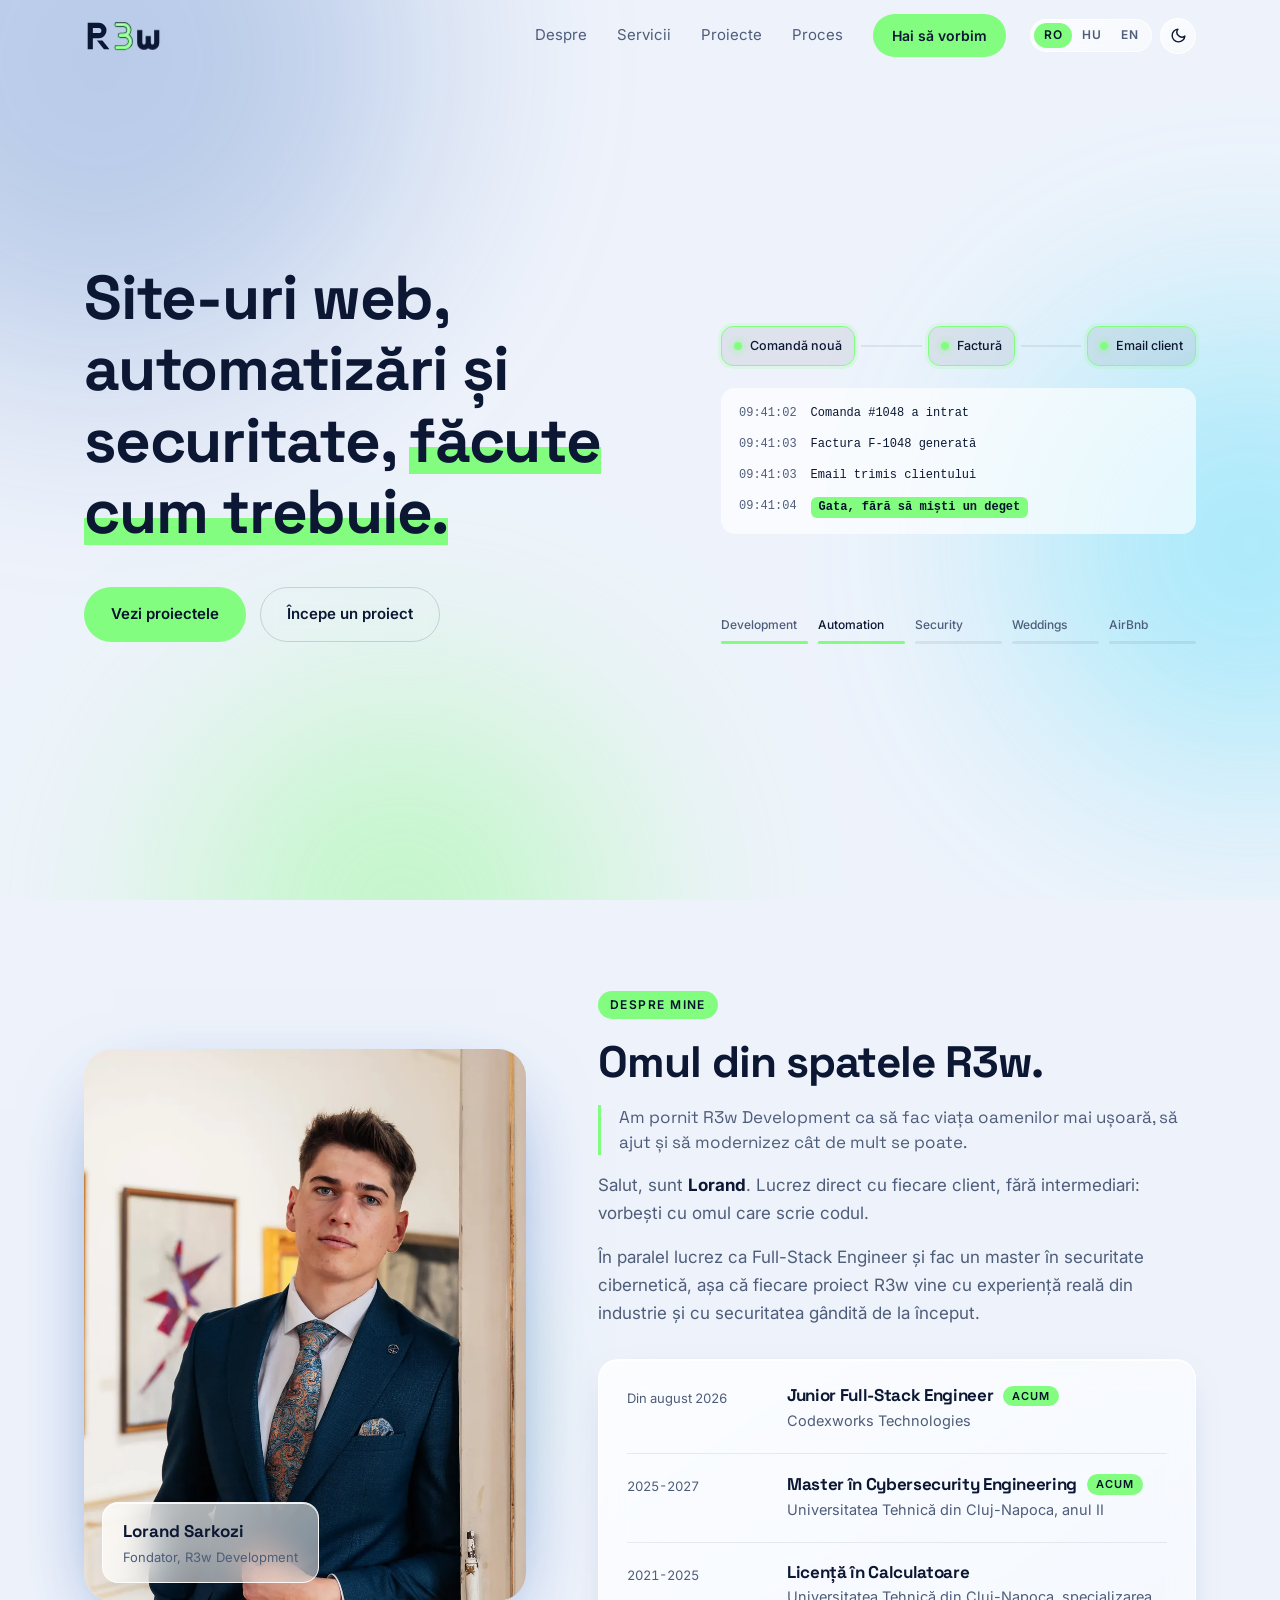
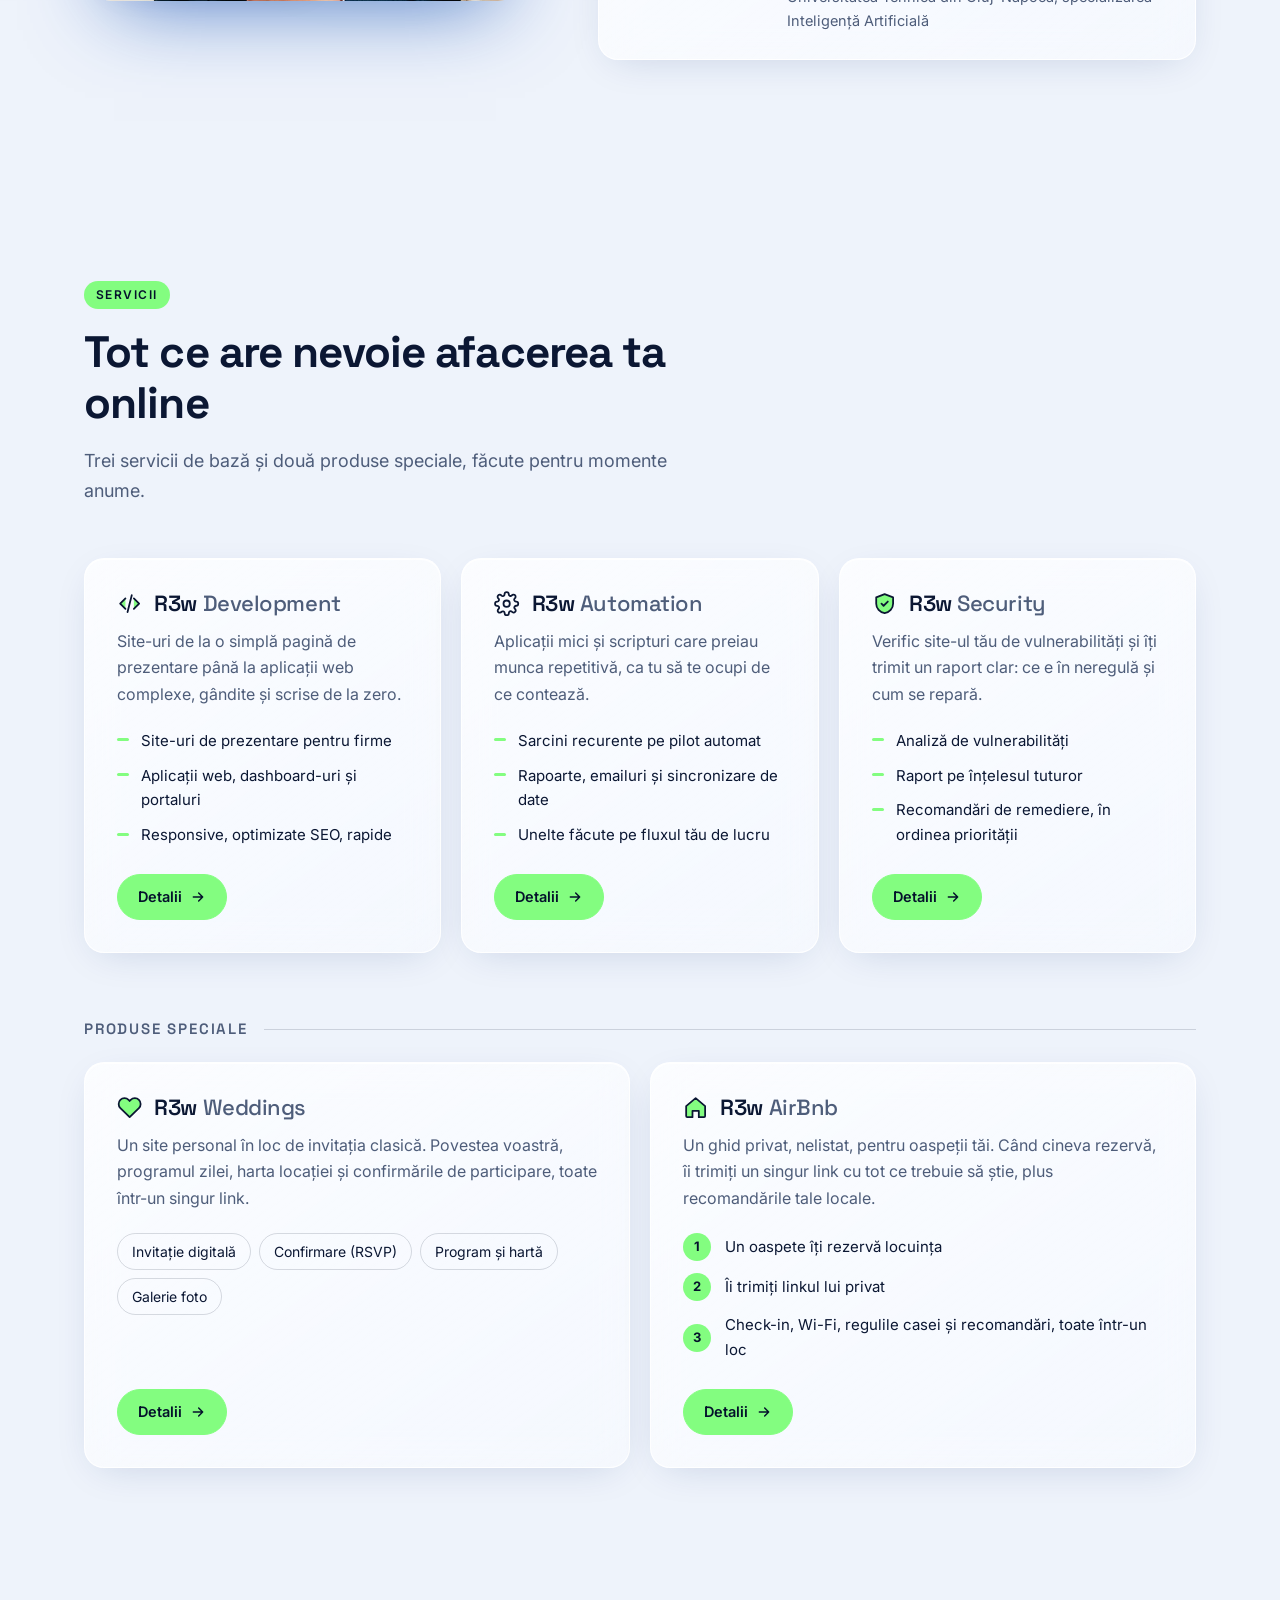
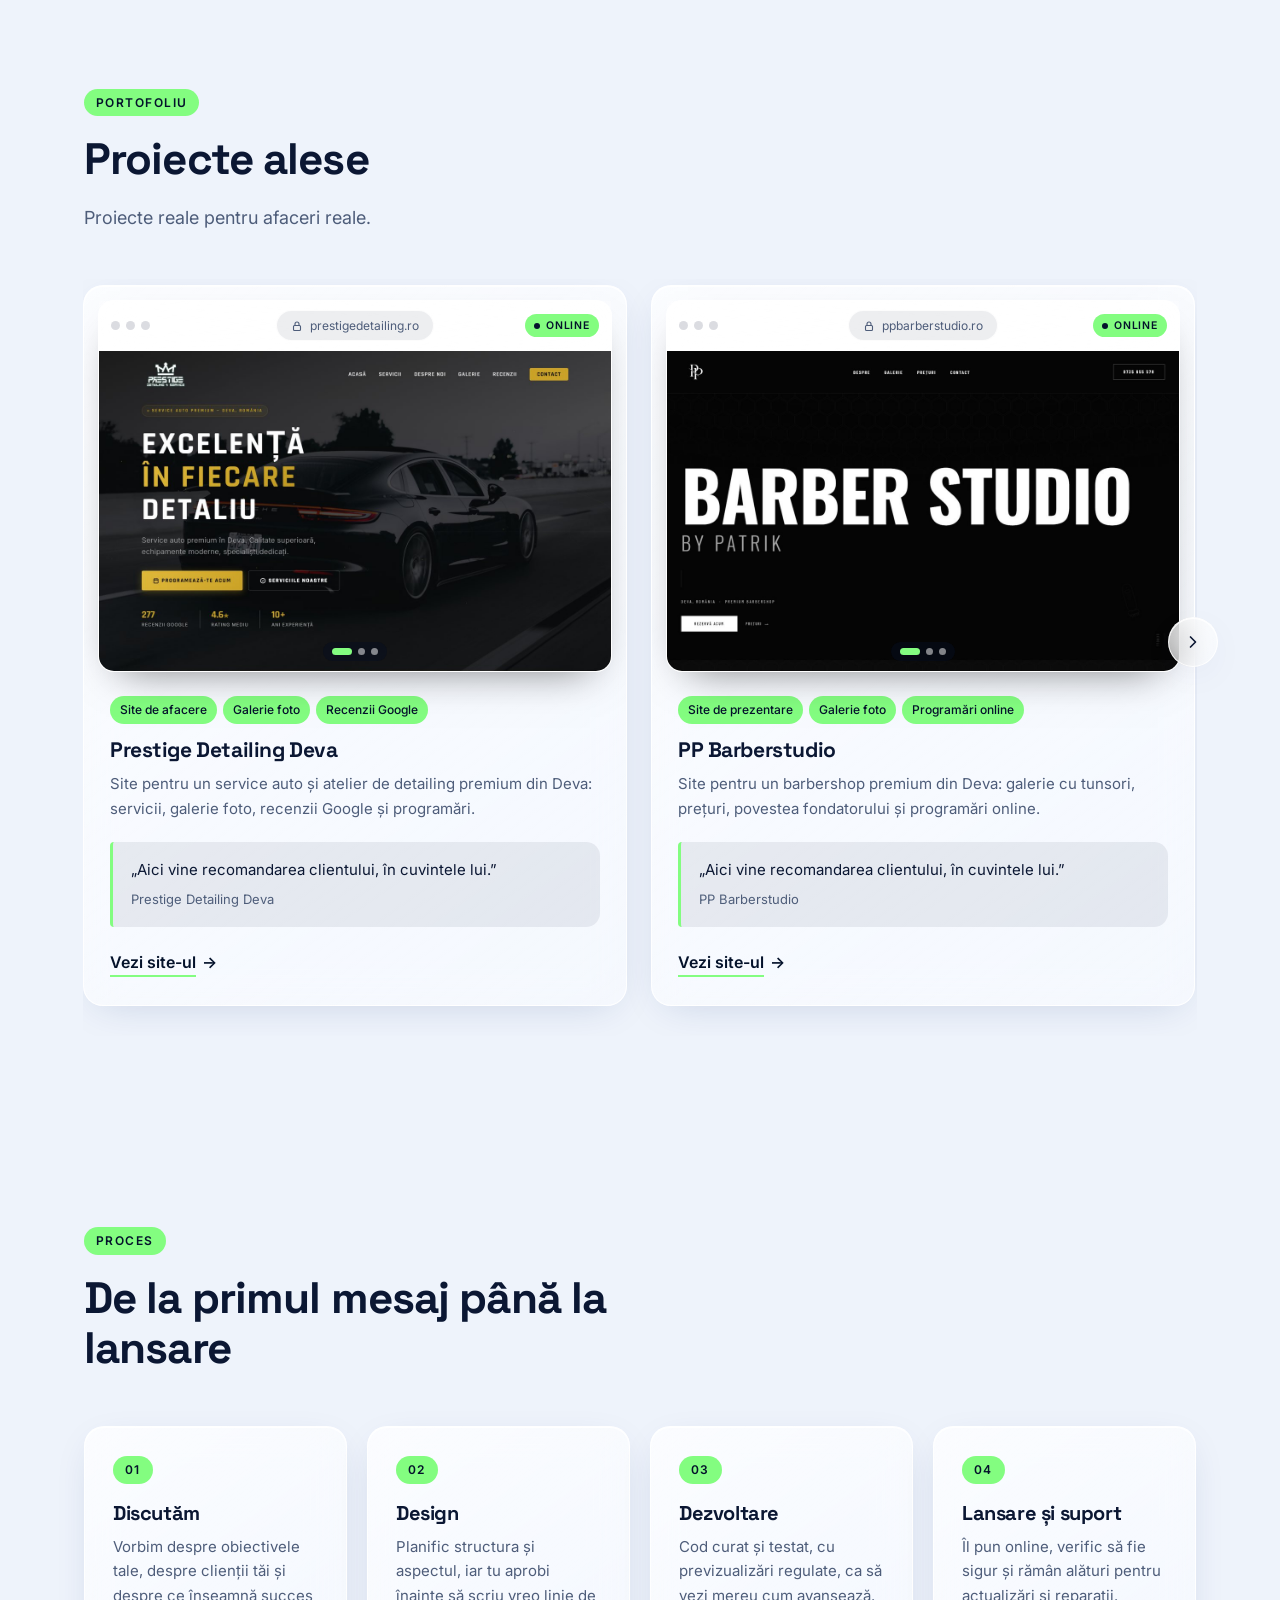
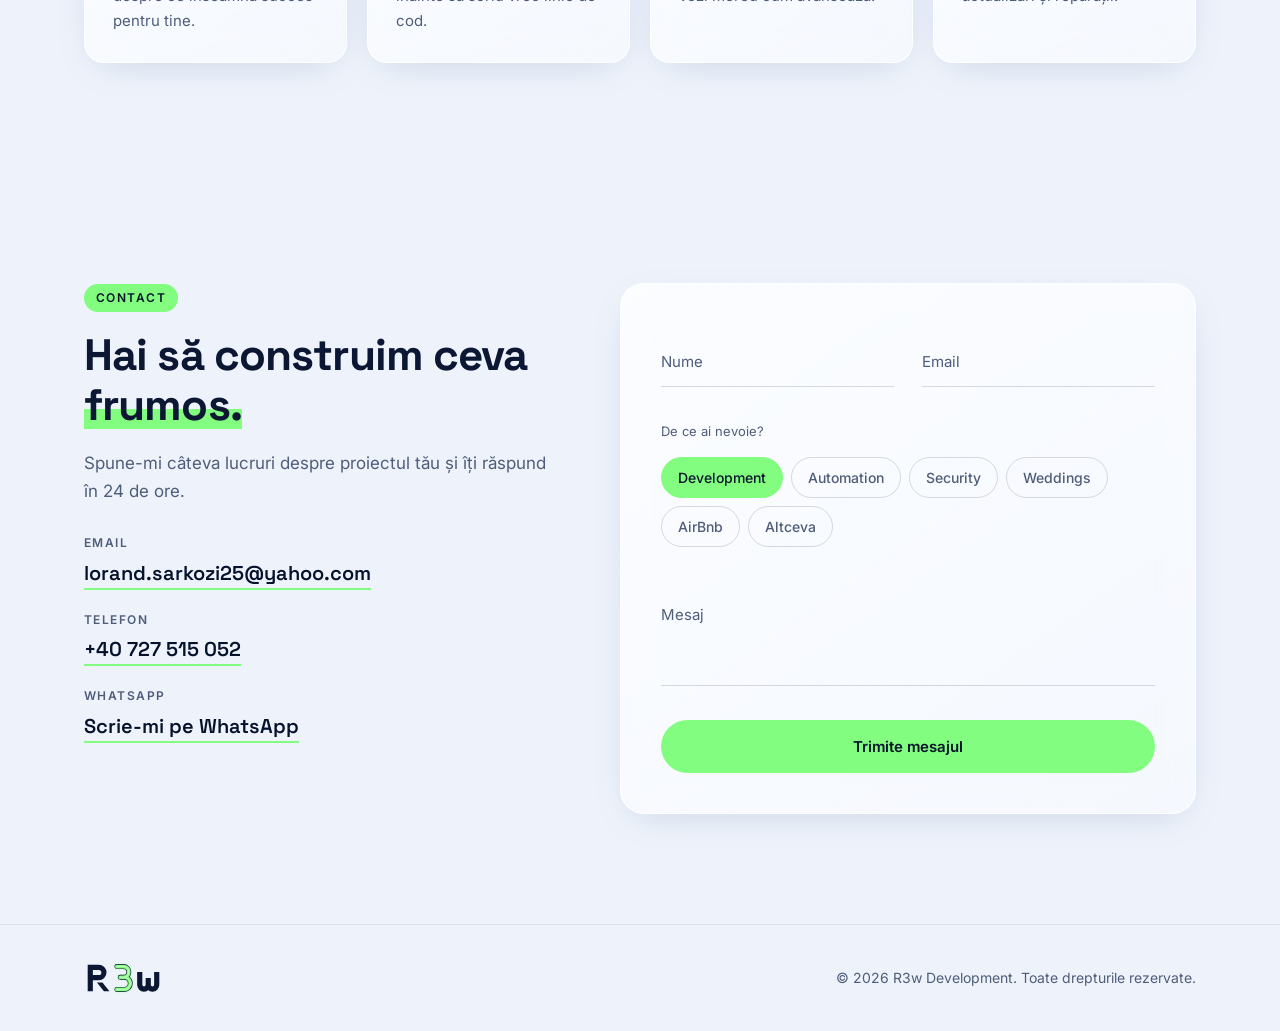
==== index.html @ 35e20e66 "[RD-0001] Create R3w Development Initial Design" ====
<!doctype html>
<html lang="ro">
<head>
  <meta charset="utf-8">
  <meta name="viewport" content="width=device-width, initial-scale=1">
  <title>R3w Development | Site-uri web, automatizări și securitate</title>
  <meta name="description" content="Construiesc site-uri rapide și curate, automatizez sarcinile repetitive și verific site-ul tău de vulnerabilități.">
  <meta name="theme-color" content="#040A18">
  <link rel="icon" href="assets/favicon.svg" type="image/svg+xml">
  <link rel="apple-touch-icon" href="assets/apple-touch-icon.png">

  <link rel="preconnect" href="https://fonts.googleapis.com">
  <link rel="preconnect" href="https://fonts.gstatic.com" crossorigin>
  <link href="https://fonts.googleapis.com/css2?family=Cormorant+Garamond:ital,wght@1,500&family=Inter:wght@400;500;600&family=Space+Grotesk:wght@500;600;700&display=swap" rel="stylesheet">
  <link rel="stylesheet" href="css/styles.css">
  <script>
    // Set the theme before the page paints, so there is no flash of the wrong colours
    (function () {
      var root = document.documentElement, saved;
      root.classList.add('js');
      try { saved = localStorage.getItem('theme'); } catch (e) {}
      root.dataset.theme = saved || (matchMedia('(prefers-color-scheme: light)').matches ? 'light' : 'dark');
    })();
  </script>
</head>
<body>

  <div class="backdrop" aria-hidden="true">
    <div class="orb orb--sapphire"></div>
    <div class="orb orb--ocean"></div>
    <div class="orb orb--jade"></div>
  </div>

  <!-- ============ NAV ============ -->
  <header class="nav" id="top">
    <div class="container nav__inner">
      <a href="#top" class="logo" aria-label="R3w Development">
        <svg class="wordmark" viewBox="-5 -5 107 46" width="79" height="34" aria-hidden="true">
          <defs><filter id="neon-nav" x="-50%" y="-50%" width="200%" height="200%"><feGaussianBlur stdDeviation="2.4"/></filter></defs>
          <path fill="currentColor" fill-rule="evenodd" d="M0 0H15A10.5 10.5 0 0 1 15 21H7V36H0Z M7 7H15A3.5 3.5 0 0 1 15 14H7Z"/>
          <path fill="currentColor" d="M12.5 24H20L29.5 36H22Z"/>
          <g class="neon" fill="none" stroke-linecap="round" stroke-linejoin="round">
            <path class="neon__glow" stroke-width="6" filter="url(#neon-nav)" d="M39.5 2.5H48.5A7.25 7.25 0 0 1 48.5 17H44M44 17H49.5A8.25 8.25 0 0 1 49.5 33.5H39.5"/>
            <path class="neon__outline" stroke-width="6.6" d="M39.5 2.5H48.5A7.25 7.25 0 0 1 48.5 17H44M44 17H49.5A8.25 8.25 0 0 1 49.5 33.5H39.5"/>
            <path class="neon__tube" stroke-width="5" d="M39.5 2.5H48.5A7.25 7.25 0 0 1 48.5 17H44M44 17H49.5A8.25 8.25 0 0 1 49.5 33.5H39.5"/>
            <path class="neon__core" stroke-width="1.4" d="M39.5 2.5H48.5A7.25 7.25 0 0 1 48.5 17H44M44 17H49.5A8.25 8.25 0 0 1 49.5 33.5H39.5"/>
          </g>
          <path fill="none" stroke="currentColor" stroke-width="7" d="M70.5 10V27.25A5.75 5.75 0 0 0 82 27.25V18M82 27.25A5.75 5.75 0 0 0 93.5 27.25V10"/>
        </svg>
      </a>

      <nav class="nav__menu" id="nav-menu">
        <a href="#about" data-i18n="nav.about">Despre</a>
        <a href="#solutions" data-i18n="nav.solutions">Servicii</a>
        <a href="#work" data-i18n="nav.work">Proiecte</a>
        <a href="#process" data-i18n="nav.process">Proces</a>
        <a href="#contact" class="btn btn--small btn--primary" data-i18n="nav.cta">Hai să vorbim</a>
      </nav>

      <div class="nav__controls">
        <div class="lang" role="group" aria-label="Limba" data-i18n-label="ui.language">
          <button type="button" data-lang="ro" aria-pressed="true">RO</button>
          <button type="button" data-lang="hu" aria-pressed="false">HU</button>
          <button type="button" data-lang="en" aria-pressed="false">EN</button>
        </div>

        <button type="button" class="theme-toggle" aria-label="Schimbă tema" data-i18n-label="ui.theme">
          <svg class="icon-sun" viewBox="0 0 24 24"><circle cx="12" cy="12" r="4"/><path d="M12 2v2M12 20v2M4.9 4.9l1.4 1.4M17.7 17.7l1.4 1.4M2 12h2M20 12h2M4.9 19.1l1.4-1.4M17.7 6.3l1.4-1.4"/></svg>
          <svg class="icon-moon" viewBox="0 0 24 24"><path d="M21 12.8A9 9 0 1 1 11.2 3a7 7 0 0 0 9.8 9.8Z"/></svg>
        </button>

        <button class="nav__toggle" aria-label="Deschide meniul" data-i18n-label="ui.menuOpen" aria-expanded="false" aria-controls="nav-menu">
          <span></span><span></span>
        </button>
      </div>
    </div>
  </header>

  <main>

    <!-- ============ HERO ============ -->
    <section class="hero">
      <div class="container hero__inner">
        <div class="hero__copy reveal">
          <h1 data-i18n="hero.title">Site-uri web, automatizări și securitate, <span class="mark">făcute cum trebuie.</span></h1>
          <div class="hero__cta">
            <a href="#work" class="btn btn--primary" data-i18n="hero.cta1">Vezi proiectele</a>
            <a href="#contact" class="btn btn--ghost" data-i18n="hero.cta2">Începe un proiect</a>
          </div>
        </div>

        <div class="hero__visual reveal">
          <div class="stage">
            <div class="window">

              <div class="window__page" aria-hidden="true">

                <!-- Development: a small site putting itself together -->
                <div class="scene scene--dev is-active is-playing">
                  <div class="mini">
                    <div class="mini__hero a-rise" style="--t:.1s">
                      <p class="mini__title">
                        <span class="ghost" data-i18n="reel.dev.title">Afacerea ta, online.</span>
                        <span class="typed"><span class="type" data-i18n="reel.dev.title">Afacerea ta, online.</span><span class="caret"></span></span>
                      </p>
                      <p class="mini__text a-fade" style="--t:1.9s" data-i18n="reel.dev.text">Rapid, curat și arată bine pe orice telefon.</p>
                      <span class="mini__btn a-pop" style="--t:2.1s" data-click data-i18n="reel.dev.btn">Programează-te</span>
                    </div>
                    <div class="mini__cards">
                      <i class="a-rise" style="--t:2.3s"></i><i class="a-rise" style="--t:2.4s"></i><i class="a-rise" style="--t:2.5s"></i>
                    </div>
                  </div>
                  <svg class="cursor" viewBox="0 0 24 24"><path d="M4 2l15 9.5-6.6 1.4-3.6 6.6z"/></svg>
                </div>

                <!-- Automation: one order flowing through, no hands needed -->
                <div class="scene scene--auto">
                  <div class="flow">
                    <div class="node" style="--t:.3s"><i></i><span data-i18n="reel.auto.n1">Comandă nouă</span></div>
                    <div class="wire" style="--t:.8s"></div>
                    <div class="node" style="--t:1.4s"><i></i><span data-i18n="reel.auto.n2">Factură</span></div>
                    <div class="wire" style="--t:1.9s"></div>
                    <div class="node" style="--t:2.5s"><i></i><span data-i18n="reel.auto.n3">Email client</span></div>
                  </div>
                  <ul class="log">
                    <li class="a-rise" style="--t:.5s"><time>09:41:02</time><span data-i18n="reel.auto.l1">Comanda #1048 a intrat</span></li>
                    <li class="a-rise" style="--t:1.6s"><time>09:41:03</time><span data-i18n="reel.auto.l2">Factura F-1048 generată</span></li>
                    <li class="a-rise" style="--t:2.7s"><time>09:41:03</time><span data-i18n="reel.auto.l3">Email trimis clientului</span></li>
                    <li class="log__done a-rise" style="--t:3.5s"><time>09:41:04</time><span data-i18n="reel.auto.l4">Gata, fără să miști un deget</span></li>
                  </ul>
                </div>

                <!-- Security: checks resolving one by one -->
                <div class="scene scene--sec">
                  <div class="scan-head">
                    <span data-i18n="reel.sec.scan">Scanez site-ul-tau.ro</span>
                    <div class="scan-bar"><i></i></div>
                  </div>
                  <ul class="checks">
                    <li style="--t:.8s"><span data-i18n="reel.sec.c1">Certificat SSL</span><span class="st"><i class="spin"></i><b class="ok">OK</b></span></li>
                    <li style="--t:1.4s"><span data-i18n="reel.sec.c2">Headere de securitate</span><span class="st"><i class="spin"></i><b class="warn" data-i18n="reel.sec.missing">Lipsesc</b></span></li>
                    <li style="--t:2s"><span data-i18n="reel.sec.c3">Formulare (XSS)</span><span class="st"><i class="spin"></i><b class="ok">OK</b></span></li>
                    <li style="--t:2.6s"><span data-i18n="reel.sec.c4">Panou de admin</span><span class="st"><i class="spin"></i><b class="ok">OK</b></span></li>
                    <li style="--t:3.2s"><span data-i18n="reel.sec.c5">Plugin-uri vechi</span><span class="st"><i class="spin"></i><b class="warn" data-i18n="reel.sec.found">2 găsite</b></span></li>
                  </ul>
                  <p class="report a-rise" style="--t:3.7s" data-i18n="reel.sec.report">Raport trimis: 2 probleme și cum le repari</p>
                </div>

                <!-- Weddings: the invitation itself -->
                <div class="scene scene--wed">
                  <div class="invite a-rise" style="--t:.1s">
                    <small class="a-fade" style="--t:.4s" data-i18n="reel.wed.invite">Vă invităm la nunta noastră</small>
                    <p class="invite__names">Ana &amp; Mihai</p>
                    <p class="invite__date a-fade" style="--t:1s"><span class="wed-date">14.06.2027</span>, Deva</p>
                    <div class="countdown">
                      <div class="a-rise" style="--t:1.2s"><b data-cd="d">00</b><span data-i18n="reel.wed.days">zile</span></div>
                      <div class="a-rise" style="--t:1.3s"><b data-cd="h">00</b><span data-i18n="reel.wed.hours">ore</span></div>
                      <div class="a-rise" style="--t:1.4s"><b data-cd="m">00</b><span data-i18n="reel.wed.min">min</span></div>
                      <div class="a-rise" style="--t:1.5s"><b data-cd="s">00</b><span data-i18n="reel.wed.sec">sec</span></div>
                    </div>
                    <span class="rsvp" style="--t:1.7s" data-click>
                      <span class="rsvp__a" data-i18n="reel.wed.rsvp">Confirmă prezența</span>
                      <span class="rsvp__b" data-i18n="reel.wed.done">Ne vedem acolo!</span>
                    </span>
                  </div>
                  <svg class="cursor" viewBox="0 0 24 24"><path d="M4 2l15 9.5-6.6 1.4-3.6 6.6z"/></svg>
                </div>

                <!-- AirBnb: the guest gets the link and opens the guide -->
                <div class="scene scene--bnb">
                  <div class="phone a-rise" style="--t:0s">
                    <div class="phone__screen">
                      <div class="phone__notif"><i></i><div><b data-i18n="reel.bnb.notif">Rezervare confirmată</b><small>Apartament Cetate</small></div></div>
                      <div class="phone__hero a-fade" style="--t:1s">
                        <b data-i18n="reel.bnb.hello">Bine ai venit, Andrei!</b>
                        <small data-i18n="reel.bnb.place">Apartament Cetate, Deva</small>
                      </div>
                      <ul class="phone__list">
                        <li class="a-rise" style="--t:1.3s"><span data-i18n="reel.bnb.checkin">Check-in</span><b>15:00</b></li>
                        <li class="a-rise" style="--t:1.45s"><span>Wi-Fi</span><b>CetateDeva_5G</b></li>
                        <li class="a-rise tap" style="--t:1.6s"><span data-i18n="reel.bnb.pass">Parolă</span><b class="secret" data-click><span class="secret__a">••••••••</span><span class="secret__b">cetate2027</span></b></li>
                        <li class="a-rise" style="--t:1.75s"><span data-i18n="reel.bnb.tip">Sfat local</span><b data-i18n="reel.bnb.tipval">Cetatea Deva, 10 min</b></li>
                      </ul>
                      <div class="phone__map a-fade" style="--t:1.9s"><i></i></div>
                    </div>
                  </div>
                  <svg class="cursor" viewBox="0 0 24 24"><path d="M4 2l15 9.5-6.6 1.4-3.6 6.6z"/></svg>
                </div>

              </div>
            </div>

            <div class="reel">
              <button type="button" class="reel__tab is-active"><span>Development</span></button>
              <button type="button" class="reel__tab"><span>Automation</span></button>
              <button type="button" class="reel__tab"><span>Security</span></button>
              <button type="button" class="reel__tab"><span>Weddings</span></button>
              <button type="button" class="reel__tab"><span>AirBnb</span></button>
            </div>
          </div>
        </div>
      </div>
    </section>

    <!-- ============ ABOUT ============ -->
    <section class="section" id="about">
      <div class="container">
        <div class="about">
          <figure class="founder reveal">
            <picture>
              <source srcset="assets/lorand.webp" type="image/webp">
              <img src="assets/lorand.jpg" alt="Lorand Sarkozi" width="880" height="1100" loading="lazy">
            </picture>
            <figcaption class="founder__tag glass">
              <b data-i18n="about.name">Lorand Sarkozi</b>
              <span data-i18n="about.role">Fondator, R3w Development</span>
            </figcaption>
          </figure>

          <div class="about__intro reveal">
            <p class="section__label" data-i18n="about.label">Despre mine</p>
            <h2 data-i18n="about.title">Omul din spatele R3w.</h2>
            <p class="mission" data-i18n="about.mission">
              Am pornit R3w Development ca să fac viața oamenilor mai ușoară, să ajut și să modernizez cât de mult se poate.
            </p>
            <p data-i18n="about.p1">
              Salut, sunt <strong>Lorand</strong>. Lucrez direct cu fiecare client, fără intermediari: vorbești cu omul
              care scrie codul.
            </p>
            <p data-i18n="about.p2">
              În paralel lucrez ca Full-Stack Engineer și fac un master în securitate cibernetică, așa că fiecare
              proiect R3w vine cu experiență reală din industrie și cu securitatea gândită de la început.
            </p>

            <ol class="timeline glass">
              <li>
                <span class="timeline__when" data-i18n="about.job.when">Din august 2026</span>
                <div>
                  <h3>Junior Full-Stack Engineer <em class="now" data-i18n="about.now">Acum</em></h3>
                  <p>Codexworks Technologies</p>
                </div>
              </li>
              <li>
                <span class="timeline__when">2025-2027</span>
                <div>
                  <h3><span data-i18n="about.msc.title">Master în Cybersecurity Engineering</span> <em class="now" data-i18n="about.now">Acum</em></h3>
                  <p data-i18n="about.msc.text">Universitatea Tehnică din Cluj-Napoca, anul II</p>
                </div>
              </li>
              <li>
                <span class="timeline__when">2021-2025</span>
                <div>
                  <h3 data-i18n="about.bsc.title">Licență în Calculatoare</h3>
                  <p data-i18n="about.bsc.text">Universitatea Tehnică din Cluj-Napoca, specializarea Inteligență Artificială</p>
                </div>
              </li>
            </ol>
          </div>
        </div>
      </div>
    </section>

    <!-- ============ SOLUTIONS ============ -->
    <section class="section" id="solutions">
      <div class="container">
        <header class="section__head reveal">
          <p class="section__label" data-i18n="solutions.label">Servicii</p>
          <h2 data-i18n="solutions.title">Tot ce are nevoie afacerea ta online</h2>
          <p data-i18n="solutions.sub">Trei servicii de bază și două produse speciale, făcute pentru momente anume.</p>
        </header>

        <div class="cards cards--3">
          <article class="card glass reveal">
            <h3 class="with-icon"><svg class="icon" viewBox="0 0 24 24" aria-hidden="true"><path d="m8 7-5 5 5 5M16 7l5 5-5 5M14 4l-4 16"/></svg><span>R3w <span>Development</span></span></h3>
            <p data-i18n="dev.text">Site-uri de la o simplă pagină de prezentare până la aplicații web complexe, gândite și scrise de la zero.</p>
            <ul class="card__list">
              <li data-i18n="dev.l1">Site-uri de prezentare pentru firme</li>
              <li data-i18n="dev.l2">Aplicații web, dashboard-uri și portaluri</li>
              <li data-i18n="dev.l3">Responsive, optimizate SEO, rapide</li>
            </ul>
            <div class="card__more"><a class="btn-neon" href="development/"><span data-i18n="svc.details">Detalii</span><svg viewBox="0 0 24 24" aria-hidden="true"><path d="M5 12h14M13 6l6 6-6 6"/></svg></a></div>
          </article>

          <article class="card glass reveal">
            <h3 class="with-icon"><svg class="icon icon--line" viewBox="0 0 24 24" aria-hidden="true"><path d="M12 15a3 3 0 1 0 0-6 3 3 0 0 0 0 6Z"/><path d="M19.4 15a1.7 1.7 0 0 0 .3 1.8l.1.1a2 2 0 1 1-2.8 2.8l-.1-.1a1.7 1.7 0 0 0-1.8-.3 1.7 1.7 0 0 0-1 1.5V21a2 2 0 1 1-4 0v-.1a1.7 1.7 0 0 0-1.1-1.5 1.7 1.7 0 0 0-1.8.3l-.1.1a2 2 0 1 1-2.8-2.8l.1-.1a1.7 1.7 0 0 0 .3-1.8 1.7 1.7 0 0 0-1.5-1H3a2 2 0 1 1 0-4h.1a1.7 1.7 0 0 0 1.5-1.1 1.7 1.7 0 0 0-.3-1.8l-.1-.1a2 2 0 1 1 2.8-2.8l.1.1a1.7 1.7 0 0 0 1.8.3H9a1.7 1.7 0 0 0 1-1.5V3a2 2 0 1 1 4 0v.1a1.7 1.7 0 0 0 1 1.5 1.7 1.7 0 0 0 1.8-.3l.1-.1a2 2 0 1 1 2.8 2.8l-.1.1a1.7 1.7 0 0 0-.3 1.8V9a1.7 1.7 0 0 0 1.5 1H21a2 2 0 1 1 0 4h-.1a1.7 1.7 0 0 0-1.5 1Z"/></svg><span>R3w <span>Automation</span></span></h3>
            <p data-i18n="auto.text">Aplicații mici și scripturi care preiau munca repetitivă, ca tu să te ocupi de ce contează.</p>
            <ul class="card__list">
              <li data-i18n="auto.l1">Sarcini recurente pe pilot automat</li>
              <li data-i18n="auto.l2">Rapoarte, emailuri și sincronizare de date</li>
              <li data-i18n="auto.l3">Unelte făcute pe fluxul tău de lucru</li>
            </ul>
            <div class="card__more"><a class="btn-neon" href="automation/"><span data-i18n="svc.details">Detalii</span><svg viewBox="0 0 24 24" aria-hidden="true"><path d="M5 12h14M13 6l6 6-6 6"/></svg></a></div>
          </article>

          <article class="card glass reveal">
            <h3 class="with-icon"><svg class="icon" viewBox="0 0 24 24" aria-hidden="true"><path d="M12 3 4 6v6c0 4.5 3.4 8.3 8 9 4.6-.7 8-4.5 8-9V6l-8-3Z"/><path d="m9 12 2 2 4-4"/></svg><span>R3w <span>Security</span></span></h3>
            <p data-i18n="sec.text">Verific site-ul tău de vulnerabilități și îți trimit un raport clar: ce e în neregulă și cum se repară.</p>
            <ul class="card__list">
              <li data-i18n="sec.l1">Analiză de vulnerabilități</li>
              <li data-i18n="sec.l2">Raport pe înțelesul tuturor</li>
              <li data-i18n="sec.l3">Recomandări de remediere, în ordinea priorității</li>
            </ul>
            <div class="card__more"><a class="btn-neon" href="security/"><span data-i18n="svc.details">Detalii</span><svg viewBox="0 0 24 24" aria-hidden="true"><path d="M5 12h14M13 6l6 6-6 6"/></svg></a></div>
          </article>
        </div>

        <p class="subhead reveal" data-i18n="solutions.special">Produse speciale</p>

        <div class="cards cards--2">
          <article class="card glass reveal">
            <h3 class="with-icon"><svg class="icon" viewBox="0 0 24 24" aria-hidden="true"><path d="M20.8 4.6a5.5 5.5 0 0 0-7.8 0L12 5.7l-1-1.1a5.5 5.5 0 0 0-7.8 7.8l1 1L12 21l7.8-7.6 1-1a5.5 5.5 0 0 0 0-7.8Z"/></svg><span>R3w <span>Weddings</span></span></h3>
            <p data-i18n="wed.text">
              Un site personal în loc de invitația clasică. Povestea voastră, programul zilei, harta locației și
              confirmările de participare, toate într-un singur link.
            </p>
            <ul class="card__list card__list--inline">
              <li data-i18n="wed.l1">Invitație digitală</li>
              <li data-i18n="wed.l2">Confirmare (RSVP)</li>
              <li data-i18n="wed.l3">Program și hartă</li>
              <li data-i18n="wed.l4">Galerie foto</li>
            </ul>
            <div class="card__more"><a class="btn-neon" href="weddings/"><span data-i18n="svc.details">Detalii</span><svg viewBox="0 0 24 24" aria-hidden="true"><path d="M5 12h14M13 6l6 6-6 6"/></svg></a></div>
          </article>

          <article class="card glass reveal">
            <h3 class="with-icon"><svg class="icon" viewBox="0 0 24 24" aria-hidden="true"><path d="M3 10.5 12 3l9 7.5V20a1 1 0 0 1-1 1h-5v-6H9v6H4a1 1 0 0 1-1-1v-9.5Z"/></svg><span>R3w <span>AirBnb</span></span></h3>
            <p data-i18n="bnb.text">
              Un ghid privat, nelistat, pentru oaspeții tăi. Când cineva rezervă, îi trimiți un singur link cu tot
              ce trebuie să știe, plus recomandările tale locale.
            </p>
            <ol class="steps">
              <li><b>1</b><span data-i18n="bnb.s1">Un oaspete îți rezervă locuința</span></li>
              <li><b>2</b><span data-i18n="bnb.s2">Îi trimiți linkul lui privat</span></li>
              <li><b>3</b><span data-i18n="bnb.s3">Check-in, Wi-Fi, regulile casei și recomandări, toate într-un loc</span></li>
            </ol>
            <div class="card__more"><a class="btn-neon" href="airbnb/"><span data-i18n="svc.details">Detalii</span><svg viewBox="0 0 24 24" aria-hidden="true"><path d="M5 12h14M13 6l6 6-6 6"/></svg></a></div>
          </article>
        </div>
      </div>
    </section>

    <!-- ============ WORK ============ -->
    <section class="section" id="work">
      <div class="container">
        <header class="section__head reveal">
          <p class="section__label" data-i18n="work.label">Portofoliu</p>
          <h2 data-i18n="work.title">Proiecte alese</h2>
          <p data-i18n="work.sub">Proiecte reale pentru afaceri reale.</p>
        </header>

        <div class="carousel reveal">
          <button type="button" class="round-btn carousel__btn carousel__btn--prev" data-scroll="-1" aria-label="Înapoi" data-i18n-label="ui.prev"><svg viewBox="0 0 24 24"><path d="m15 6-6 6 6 6"/></svg></button>
          <div class="projects" id="projects">

          <article class="project glass">
            <div class="browser">
              <div class="browser__bar">
                <span class="browser__dots"><i></i><i></i><i></i></span>
                <a class="browser__url" href="https://prestigedetailing.ro/" target="_blank" rel="noopener"><svg viewBox="0 0 24 24" aria-hidden="true"><rect x="5" y="11" width="14" height="10" rx="2"/><path d="M8 11V8a4 4 0 0 1 8 0v3"/></svg><span class="browser__addr">prestigedetailing.ro</span></a>
                <span class="browser__live"><i></i><span data-i18n="work.live">Online</span></span>
              </div>
              <div class="shots">
                <div class="shots__track">
                  <img src="assets/projects/prestige-1.jpg" data-path="" alt="Prestige Detailing Deva, prima pagină" width="1200" height="750" loading="lazy">
                  <img src="assets/projects/prestige-2.jpg" data-path="#gallery" alt="Prestige Detailing Deva, galeria foto" width="1200" height="750" loading="lazy">
                  <img src="assets/projects/prestige-3.jpg" data-path="#reviews" alt="Prestige Detailing Deva, recenziile Google" width="1200" height="750" loading="lazy">
                </div>
                <button type="button" class="shots__btn shots__btn--prev" aria-label="Imaginea anterioară" data-i18n-label="ui.prevImage"><svg viewBox="0 0 24 24"><path d="m15 6-6 6 6 6"/></svg></button>
                <button type="button" class="shots__btn shots__btn--next" aria-label="Imaginea următoare" data-i18n-label="ui.nextImage"><svg viewBox="0 0 24 24"><path d="m9 6 6 6-6 6"/></svg></button>
                <div class="shots__dots"></div>
              </div>
            </div>
            <div class="project__body">
              <div class="tags"><span data-i18n="work.tag.business">Site de afacere</span><span data-i18n="work.tag.gallery">Galerie foto</span><span data-i18n="work.tag.reviews">Recenzii Google</span></div>
              <h3>Prestige Detailing Deva</h3>
              <p data-i18n="work.detailing">Site pentru un service auto și atelier de detailing premium din Deva: servicii, galerie foto, recenzii Google și programări.</p>
              <!-- Replace with the client's own words -->
              <blockquote class="quote">
                <p data-i18n="work.detailing.quote">„Aici vine recomandarea clientului, în cuvintele lui.”</p>
                <footer>Prestige Detailing Deva</footer>
              </blockquote>
              <a href="https://prestigedetailing.ro/" class="link" target="_blank" rel="noopener"><span data-i18n="work.visit">Vezi site-ul</span> <span class="arrow" aria-hidden="true">→</span></a>
            </div>
          </article>

          <article class="project glass">
            <div class="browser">
              <div class="browser__bar">
                <span class="browser__dots"><i></i><i></i><i></i></span>
                <a class="browser__url" href="https://ppbarberstudio.ro/" target="_blank" rel="noopener"><svg viewBox="0 0 24 24" aria-hidden="true"><rect x="5" y="11" width="14" height="10" rx="2"/><path d="M8 11V8a4 4 0 0 1 8 0v3"/></svg><span class="browser__addr">ppbarberstudio.ro</span></a>
                <span class="browser__live"><i></i><span data-i18n="work.live">Online</span></span>
              </div>
              <div class="shots">
                <div class="shots__track">
                  <img src="assets/projects/barber-1.jpg" data-path="" alt="PP Barberstudio, prima pagină" width="1200" height="750" loading="lazy">
                  <img src="assets/projects/barber-2.jpg" data-path="#stiluri" alt="PP Barberstudio, galeria cu tunsori" width="1200" height="750" loading="lazy">
                  <img src="assets/projects/barber-3.jpg" data-path="#despre" alt="PP Barberstudio, despre fondator" width="1200" height="750" loading="lazy">
                </div>
                <button type="button" class="shots__btn shots__btn--prev" aria-label="Imaginea anterioară" data-i18n-label="ui.prevImage"><svg viewBox="0 0 24 24"><path d="m15 6-6 6 6 6"/></svg></button>
                <button type="button" class="shots__btn shots__btn--next" aria-label="Imaginea următoare" data-i18n-label="ui.nextImage"><svg viewBox="0 0 24 24"><path d="m9 6 6 6-6 6"/></svg></button>
                <div class="shots__dots"></div>
              </div>
            </div>
            <div class="project__body">
              <div class="tags"><span data-i18n="work.tag.showcase">Site de prezentare</span><span data-i18n="work.tag.gallery">Galerie foto</span><span data-i18n="work.tag.booking">Programări online</span></div>
              <h3>PP Barberstudio</h3>
              <p data-i18n="work.barber">Site pentru un barbershop premium din Deva: galerie cu tunsori, prețuri, povestea fondatorului și programări online.</p>
              <!-- Replace with the client's own words -->
              <blockquote class="quote">
                <p data-i18n="work.barber.quote">„Aici vine recomandarea clientului, în cuvintele lui.”</p>
                <footer>PP Barberstudio</footer>
              </blockquote>
              <a href="https://ppbarberstudio.ro/" class="link" target="_blank" rel="noopener"><span data-i18n="work.visit">Vezi site-ul</span> <span class="arrow" aria-hidden="true">→</span></a>
            </div>
          </article>

          <article class="project project--next">
            <div class="project__next">
              <h3 data-i18n="work.next.title">Proiectul tău aici</h3>
              <p data-i18n="work.next.text">Ai o idee? Hai s-o facem următorul proiect de pe pagina asta.</p>
              <a href="#contact" class="btn btn--primary btn--small" data-i18n="hero.cta2">Începe un proiect</a>
            </div>
          </article>
          </div>
          <button type="button" class="round-btn carousel__btn carousel__btn--next" data-scroll="1" aria-label="Înainte" data-i18n-label="ui.next"><svg viewBox="0 0 24 24"><path d="m9 6 6 6-6 6"/></svg></button>
        </div>
      </div>
    </section>

    <!-- ============ PROCESS ============ -->
    <section class="section" id="process">
      <div class="container">
        <header class="section__head reveal">
          <p class="section__label" data-i18n="process.label">Proces</p>
          <h2 data-i18n="process.title">De la primul mesaj până la lansare</h2>
        </header>

        <ol class="process">
          <li class="glass reveal">
            <span class="process__num">01</span>
            <h3 data-i18n="process.s1.title">Discutăm</h3>
            <p data-i18n="process.s1.text">Vorbim despre obiectivele tale, despre clienții tăi și despre ce înseamnă succes pentru tine.</p>
          </li>
          <li class="glass reveal">
            <span class="process__num">02</span>
            <h3 data-i18n="process.s2.title">Design</h3>
            <p data-i18n="process.s2.text">Planific structura și aspectul, iar tu aprobi înainte să scriu vreo linie de cod.</p>
          </li>
          <li class="glass reveal">
            <span class="process__num">03</span>
            <h3 data-i18n="process.s3.title">Dezvoltare</h3>
            <p data-i18n="process.s3.text">Cod curat și testat, cu previzualizări regulate, ca să vezi mereu cum avansează.</p>
          </li>
          <li class="glass reveal">
            <span class="process__num">04</span>
            <h3 data-i18n="process.s4.title">Lansare și suport</h3>
            <p data-i18n="process.s4.text">Îl pun online, verific să fie sigur și rămân alături pentru actualizări și reparații.</p>
          </li>
        </ol>
      </div>
    </section>

    <!-- ============ CONTACT ============ -->
    <section class="section" id="contact">
      <div class="container contact reveal">
        <div class="contact__copy">
          <p class="section__label" data-i18n="contact.label">Contact</p>
          <h2 data-i18n="contact.title">Hai să construim ceva <span class="mark">frumos.</span></h2>
          <p data-i18n="contact.text">Spune-mi câteva lucruri despre proiectul tău și îți răspund în 24 de ore.</p>
          <ul class="contact__list">
            <li>
              <span data-i18n="contact.emailLabel">Email</span>
              <a href="mailto:lorand.sarkozi25@yahoo.com">lorand.sarkozi25@yahoo.com</a>
            </li>
            <li>
              <span data-i18n="contact.phoneLabel">Telefon</span>
              <a href="tel:+40727515052">+40 727 515 052</a>
            </li>
            <li>
              <span>WhatsApp</span>
              <a href="https://wa.me/40727515052" target="_blank" rel="noopener" data-i18n="contact.whatsapp">Scrie-mi pe WhatsApp</a>
            </li>
          </ul>
        </div>

        <form class="form glass" id="contact-form">
          <div class="form__row">
            <label class="field">
              <input type="text" name="name" placeholder=" " required autocomplete="name">
              <span data-i18n="form.name">Nume</span>
            </label>
            <label class="field">
              <input type="email" name="email" placeholder=" " required autocomplete="email">
              <span data-i18n="form.email">Email</span>
            </label>
          </div>

          <div class="choice" role="radiogroup" aria-labelledby="service-label">
            <p class="choice__label" id="service-label" data-i18n="form.service">De ce ai nevoie?</p>
            <div class="pills">
              <label class="pill"><input type="radio" name="service" value="R3w Development" checked><span>Development</span></label>
              <label class="pill"><input type="radio" name="service" value="R3w Automation"><span>Automation</span></label>
              <label class="pill"><input type="radio" name="service" value="R3w Security"><span>Security</span></label>
              <label class="pill"><input type="radio" name="service" value="R3w Weddings"><span>Weddings</span></label>
              <label class="pill"><input type="radio" name="service" value="R3w AirBnb"><span>AirBnb</span></label>
              <label class="pill"><input type="radio" name="service" value=""><span data-i18n="form.opt.other">Altceva</span></label>
            </div>
          </div>

          <label class="field">
            <textarea name="message" rows="3" placeholder=" " required></textarea>
            <span data-i18n="form.message">Mesaj</span>
          </label>

          <button type="submit" class="btn btn--primary" data-i18n="form.send">Trimite mesajul</button>
        </form>
      </div>
    </section>

  </main>

  <!-- ============ FOOTER ============ -->
  <footer class="footer">
    <div class="container footer__inner">
      <a href="#top" class="logo" aria-label="R3w Development">
        <svg class="wordmark" viewBox="-5 -5 107 46" width="79" height="34" aria-hidden="true">
          <defs><filter id="neon-foot" x="-50%" y="-50%" width="200%" height="200%"><feGaussianBlur stdDeviation="2.4"/></filter></defs>
          <path fill="currentColor" fill-rule="evenodd" d="M0 0H15A10.5 10.5 0 0 1 15 21H7V36H0Z M7 7H15A3.5 3.5 0 0 1 15 14H7Z"/>
          <path fill="currentColor" d="M12.5 24H20L29.5 36H22Z"/>
          <g class="neon" fill="none" stroke-linecap="round" stroke-linejoin="round">
            <path class="neon__glow" stroke-width="6" filter="url(#neon-foot)" d="M39.5 2.5H48.5A7.25 7.25 0 0 1 48.5 17H44M44 17H49.5A8.25 8.25 0 0 1 49.5 33.5H39.5"/>
            <path class="neon__outline" stroke-width="6.6" d="M39.5 2.5H48.5A7.25 7.25 0 0 1 48.5 17H44M44 17H49.5A8.25 8.25 0 0 1 49.5 33.5H39.5"/>
            <path class="neon__tube" stroke-width="5" d="M39.5 2.5H48.5A7.25 7.25 0 0 1 48.5 17H44M44 17H49.5A8.25 8.25 0 0 1 49.5 33.5H39.5"/>
            <path class="neon__core" stroke-width="1.4" d="M39.5 2.5H48.5A7.25 7.25 0 0 1 48.5 17H44M44 17H49.5A8.25 8.25 0 0 1 49.5 33.5H39.5"/>
          </g>
          <path fill="none" stroke="currentColor" stroke-width="7" d="M70.5 10V27.25A5.75 5.75 0 0 0 82 27.25V18M82 27.25A5.75 5.75 0 0 0 93.5 27.25V10"/>
        </svg>
      </a>
      <p>© <span id="year"></span> R3w Development. <span data-i18n="footer.rights">Toate drepturile rezervate.</span></p>
    </div>
  </footer>

  <script src="js/translations.js"></script>
  <script src="js/main.js"></script>
</body>
</html>
---- css/styles.css ----
/* ==========================================================
   R3w Development
   Brand colours: Sapphire Blue #0042AC, Ocean Blue #00D3FB, Neon Jade #83FD80
   ========================================================== */

:root {
  --sapphire: #0042AC;
  --ocean: #00D3FB;
  --jade: #83FD80;
  --ink: #04122B; /* dark text on bright buttons */

  --gradient: linear-gradient(120deg, var(--sapphire) 0%, var(--ocean) 55%, var(--jade) 100%);

  --font-head: 'Space Grotesk', system-ui, sans-serif;
  --font-body: 'Inter', system-ui, sans-serif;

  --radius: 20px;
  --container: 1160px;
  --nav-h: 72px;
}

/* Dark theme (default) */
:root,
[data-theme="dark"] {
  --bg: #040A18;
  --text: #EAF0FA;
  --muted: #94A4C2;
  --border: rgba(255, 255, 255, .08);
  --border-strong: rgba(255, 255, 255, .16);

  --label: var(--jade);
  --label-bg: rgba(131, 253, 128, .1);
  --link: var(--jade);
  --link-line: rgba(131, 253, 128, .4);

  --glass-bg: linear-gradient(145deg, rgba(255, 255, 255, .075), rgba(255, 255, 255, .02));
  --glass-bg-hover: linear-gradient(145deg, rgba(255, 255, 255, .11), rgba(255, 255, 255, .035));
  --glass-border: rgba(255, 255, 255, .1);
  --glass-shadow: 0 10px 40px -12px rgba(0, 0, 0, .45), inset 0 1px 0 rgba(255, 255, 255, .07);
  --nav-bg: rgba(4, 10, 24, .55);
  --menu-bg: rgba(4, 10, 24, .88);
  --sk: rgba(255, 255, 255, .08);
  --bar-bg: rgba(255, 255, 255, .04);
  --panel: rgba(4, 10, 24, .5);

  --orb-sapphire: .55;
  --orb-ocean: .16;
  --orb-jade: .16;
  --logo-outline: transparent;
  --logo-glow: .85;

  color-scheme: dark;
}

[data-theme="light"] {
  --bg: #EEF3FB;
  --text: #0B1733;
  --muted: #4E5D7A;
  --border: rgba(11, 23, 51, .08);
  --border-strong: rgba(11, 23, 51, .15);

  --label: var(--ink);
  --label-bg: var(--jade);
  --link: var(--ink);
  --link-line: var(--jade);

  --glass-bg: linear-gradient(145deg, rgba(255, 255, 255, .78), rgba(255, 255, 255, .45));
  --glass-bg-hover: linear-gradient(145deg, rgba(255, 255, 255, .92), rgba(255, 255, 255, .6));
  --glass-border: rgba(255, 255, 255, .85);
  --glass-shadow: 0 10px 40px -14px rgba(0, 42, 110, .18), inset 0 1px 0 rgba(255, 255, 255, .9);
  --nav-bg: rgba(238, 243, 251, .6);
  --menu-bg: rgba(238, 243, 251, .92);
  --sk: rgba(11, 23, 51, .07);
  --bar-bg: rgba(255, 255, 255, .55);
  --panel: rgba(255, 255, 255, .65);

  --orb-sapphire: .22;
  --orb-ocean: .3;
  --orb-jade: .45;
  --logo-outline: var(--text);
  --logo-glow: .35;

  color-scheme: light;
}

/* ---------- Base ---------- */

*,
*::before,
*::after { box-sizing: border-box; }

html { scroll-behavior: smooth; scroll-padding-top: var(--nav-h); }

body {
  margin: 0;
  background: var(--bg);
  color: var(--text);
  font-family: var(--font-body);
  font-size: 16px;
  line-height: 1.65;
  -webkit-font-smoothing: antialiased;
  overflow-x: hidden;
  transition: background-color .35s ease, color .35s ease;
}

h1, h2, h3 {
  font-family: var(--font-head);
  line-height: 1.15;
  letter-spacing: -0.02em;
  margin: 0;
}

p { margin: 0; }
a { color: inherit; text-decoration: none; }
img { max-width: 100%; display: block; }

::selection { background: var(--jade); color: var(--ink); }

:focus-visible {
  outline: 2px solid var(--ocean);
  outline-offset: 3px;
  border-radius: 6px;
}

.container {
  width: 100%;
  max-width: var(--container);
  margin: 0 auto;
  padding: 0 24px;
}

.mark { color: var(--jade); }
[data-theme="light"] .mark {
  color: inherit;
  background: linear-gradient(transparent 58%, var(--jade) 58%, var(--jade) 92%, transparent 92%);
  -webkit-box-decoration-break: clone;
  box-decoration-break: clone;
}

/* ---------- Background glow + glass ---------- */

/* Soft colour that sits behind the whole page, so the glass panels have something to blur */
.backdrop {
  position: fixed;
  inset: 0;
  z-index: -1;
  overflow: hidden;
  pointer-events: none;
}
.orb {
  position: absolute;
  border-radius: 50%;
  filter: blur(120px);
  transition: opacity .35s ease;
}
.orb--sapphire { width: 640px; height: 640px; background: var(--sapphire); top: -260px; left: -220px; opacity: var(--orb-sapphire); }
.orb--ocean    { width: 460px; height: 460px; background: var(--ocean); top: 35%; right: -200px; opacity: var(--orb-ocean); }
.orb--jade     { width: 420px; height: 420px; background: var(--jade); bottom: -220px; left: 15%; opacity: var(--orb-jade); }

.glass {
  background: var(--glass-bg);
  border: 1px solid var(--glass-border);
  box-shadow: var(--glass-shadow);
  backdrop-filter: blur(18px) saturate(140%);
  -webkit-backdrop-filter: blur(18px) saturate(140%);
}

/* ---------- Buttons & links ---------- */

.btn {
  display: inline-flex;
  align-items: center;
  justify-content: center;
  gap: 8px;
  padding: 14px 26px;
  border-radius: 999px;
  border: 1px solid transparent;
  font-family: var(--font-body);
  font-weight: 600;
  font-size: 15px;
  cursor: pointer;
  transition: transform .2s ease, box-shadow .2s ease, background .2s ease, border-color .2s ease;
}

.btn--primary {
  background: var(--jade);
  color: var(--ink);
}
.btn--primary:hover {
  transform: translateY(-2px);
  box-shadow: 0 10px 30px -8px rgba(131, 253, 128, .55);
}

.btn--ghost {
  border-color: var(--border-strong);
  color: var(--text);
  backdrop-filter: blur(10px);
  -webkit-backdrop-filter: blur(10px);
}
.btn--ghost:hover {
  border-color: var(--jade);
  background: rgba(131, 253, 128, .08);
}

.btn--small { padding: 9px 18px; font-size: 14px; }

.link {
  display: inline-flex;
  gap: 6px;
  font-weight: 600;
  color: var(--link);
}
.link span:first-child { border-bottom: 2px solid var(--link-line); }
.link .arrow { transition: transform .2s ease; }
.link:hover .arrow { transform: translateX(4px); }

/* ---------- Nav ---------- */

.nav {
  position: fixed;
  inset: 0 0 auto 0;
  height: var(--nav-h);
  z-index: 50;
  border-bottom: 1px solid transparent;
  transition: background .3s ease, border-color .3s ease;
}
.nav.is-scrolled {
  background: var(--nav-bg);
  backdrop-filter: blur(18px) saturate(140%);
  -webkit-backdrop-filter: blur(18px) saturate(140%);
  border-bottom-color: var(--border);
}

.nav__inner {
  height: 100%;
  display: flex;
  align-items: center;
  gap: 24px;
}

.logo { display: inline-flex; align-items: center; color: var(--text); }
.wordmark { display: block; height: 34px; width: auto; overflow: visible; }

/* The 3 is a neon tube: glow, tube and a bright core */
.neon__glow { stroke: var(--jade); opacity: var(--logo-glow); transition: opacity .3s ease; }
.neon__outline { stroke: var(--logo-outline); }
.neon__tube { stroke: var(--jade); }
.neon__core { stroke: #F2FFF2; opacity: .55; }
.logo:hover .neon__glow { opacity: 1; }

/* It switches on like a real sign when the page loads */
.nav .neon { animation: neon-on 1.3s linear .35s both; }
@keyframes neon-on {
  0%       { opacity: .12; }
  8%       { opacity: 1; }
  12%      { opacity: .2; }
  20%      { opacity: 1; }
  24%      { opacity: .35; }
  30%, 100% { opacity: 1; }
}

.nav__menu {
  display: flex;
  align-items: center;
  gap: 30px;
  margin-left: auto;
}
.nav__menu a:not(.btn) {
  font-size: 15px;
  color: var(--muted);
  transition: color .2s ease;
}
.nav__menu a:not(.btn):hover,
.nav__menu a.is-active { color: var(--text); }

.nav__controls {
  display: flex;
  align-items: center;
  gap: 8px;
}

.lang {
  display: flex;
  padding: 3px;
  border-radius: 999px;
  background: var(--glass-bg);
  border: 1px solid var(--glass-border);
  backdrop-filter: blur(12px);
  -webkit-backdrop-filter: blur(12px);
}
.lang button {
  padding: 5px 10px;
  border: 0;
  border-radius: 999px;
  background: none;
  color: var(--muted);
  font: 600 12px/1.2 var(--font-body);
  letter-spacing: .04em;
  cursor: pointer;
  transition: color .2s ease, background .2s ease;
}
.lang button:hover { color: var(--text); }
.lang button[aria-pressed="true"] {
  background: var(--jade);
  color: var(--ink);
}

.theme-toggle {
  display: grid;
  place-items: center;
  width: 36px;
  height: 36px;
  border-radius: 50%;
  border: 1px solid var(--glass-border);
  background: var(--glass-bg);
  backdrop-filter: blur(12px);
  -webkit-backdrop-filter: blur(12px);
  color: var(--text);
  cursor: pointer;
  transition: border-color .2s ease;
}
.theme-toggle:hover { border-color: var(--jade); }
.theme-toggle svg {
  width: 17px;
  height: 17px;
  fill: none;
  stroke: currentColor;
  stroke-width: 2;
  stroke-linecap: round;
  stroke-linejoin: round;
}
[data-theme="dark"] .icon-moon,
[data-theme="light"] .icon-sun { display: none; }

.nav__toggle {
  display: none;
  width: 40px;
  height: 40px;
  background: none;
  border: 0;
  cursor: pointer;
  position: relative;
}
.nav__toggle span {
  position: absolute;
  left: 9px;
  width: 22px;
  height: 2px;
  border-radius: 2px;
  background: var(--text);
  transition: transform .25s ease, top .25s ease;
}
.nav__toggle span:first-child { top: 15px; }
.nav__toggle span:last-child { top: 23px; }
.nav__toggle[aria-expanded="true"] span:first-child { top: 19px; transform: rotate(45deg); }
.nav__toggle[aria-expanded="true"] span:last-child { top: 19px; transform: rotate(-45deg); }

/* ---------- Hero ---------- */

.hero {
  min-height: min(100vh, 880px);
  display: flex;
  align-items: center;
  padding: calc(var(--nav-h) + 48px) 0 96px;
}

/* Let grid columns shrink below their content (long code lines) on small screens */
.hero__inner > *,
.about > *,
.contact > * { min-width: 0; }

.hero__inner {
  display: grid;
  grid-template-columns: 1.1fr .9fr;
  gap: 56px;
  align-items: center;
}

.hero h1 {
  font-size: clamp(38px, 5.4vw, 62px);
  font-weight: 700;
  margin-bottom: 40px;
}

.hero__cta { display: flex; flex-wrap: wrap; gap: 14px; }

/* ---------- Hero reel: five short product scenes ---------- */

.stage { --mx: 0; --my: 0; }

.window {
  transform: perspective(1400px) rotateY(calc(var(--mx) * 4deg)) rotateX(calc(var(--my) * -4deg));
  transition: transform .5s ease-out;
}
.window__page { position: relative; height: 340px; }

.scene {
  position: absolute;
  inset: 0;
  opacity: 0;
  visibility: hidden;
  transform: translateY(12px);
  transition: opacity .5s ease, transform .5s ease, visibility .5s;
}
.scene.is-active { opacity: 1; visibility: visible; transform: none; }

/* Shared entrance animations, started when a scene begins playing */
.is-playing .a-rise { animation: rise .55s cubic-bezier(.2, .7, .3, 1) var(--t, 0s) both; }
.is-playing .a-fade { animation: fade .5s ease var(--t, 0s) both; }
.is-playing .a-pop  { animation: pop .45s cubic-bezier(.2, .7, .3, 1) var(--t, 0s) both; }

@keyframes rise { from { opacity: 0; transform: translateY(10px); } to { opacity: 1; transform: none; } }
@keyframes fade { from { opacity: 0; } to { opacity: 1; } }
@keyframes fade-out { to { opacity: 0; } }
@keyframes pop {
  0%   { opacity: 0; transform: scale(.6); }
  70%  { opacity: 1; transform: scale(1.06); }
  100% { opacity: 1; transform: none; }
}
@keyframes press {
  0%   { box-shadow: 0 0 0 0 rgba(131, 253, 128, .6); }
  25%  { transform: scale(.93); }
  100% { transform: none; box-shadow: 0 0 0 14px rgba(131, 253, 128, 0); }
}

/* The mouse pointer that clicks things. JS measures where to go. */
.cursor {
  position: absolute;
  left: 0;
  top: 0;
  z-index: 5;
  width: 22px;
  height: 22px;
  opacity: 0;
  filter: drop-shadow(0 2px 4px rgba(0, 0, 0, .35));
}
.cursor path { fill: #fff; stroke: var(--ink); stroke-width: 1.4; stroke-linejoin: round; }
.is-playing .cursor { animation: cursor-move 1.8s cubic-bezier(.45, 0, .25, 1) var(--cd, 2s) both; }
@keyframes cursor-move {
  0%       { opacity: 0; transform: translate(var(--sx), var(--sy)); }
  12%      { opacity: 1; }
  62%      { transform: translate(var(--tx), var(--ty)); }
  68%      { transform: translate(var(--tx), var(--ty)) scale(.82); }
  76%, 100% { opacity: 1; transform: translate(var(--tx), var(--ty)); }
}

/* 1. Development */
.scene--dev { --cd: 2.5s; }
.mini {
  position: absolute;
  inset: 0;
  display: flex;
  flex-direction: column;
  justify-content: center;
  gap: 14px;
}

.mini__hero {
  position: relative;
  padding: 22px;
  border-radius: 14px;
  background: linear-gradient(135deg, var(--sapphire) 0%, #0A2A6B 55%, #04122B 100%);
  color: #fff;
  overflow: hidden;
}
.mini__hero::after {
  content: '';
  position: absolute;
  top: -50px;
  right: -40px;
  width: 170px;
  height: 170px;
  border-radius: 50%;
  background: radial-gradient(circle, rgba(131, 253, 128, .35), transparent 70%);
}
.mini__title {
  display: grid;
  font-family: var(--font-head);
  font-size: 22px;
  font-weight: 700;
  line-height: 1.25;
}
.mini__title > * { grid-area: 1 / 1; }
.mini__title .ghost { visibility: hidden; }
.caret {
  display: inline-block;
  width: 2px;
  height: 1em;
  margin-left: 3px;
  vertical-align: -2px;
  background: var(--jade);
  animation: blink 1s steps(1) infinite;
}
@keyframes blink { 50% { opacity: 0; } }
.mini__text { margin: 6px 0 16px; font-size: 13px; color: rgba(255, 255, 255, .72); }
.mini__btn {
  position: relative;
  z-index: 1;
  display: inline-block;
  padding: 7px 16px;
  border-radius: 999px;
  background: var(--jade);
  color: var(--ink);
  font-size: 12.5px;
  font-weight: 600;
}
.is-playing .mini__btn {
  animation: pop .45s cubic-bezier(.2, .7, .3, 1) var(--t) both, press .6s ease 3.6s;
}
.mini__cards { height: 110px; display: grid; grid-template-columns: repeat(3, 1fr); gap: 10px; }
.mini__cards i {
  border-radius: 14px;
  border: 1px solid var(--glass-border);
  background:
    linear-gradient(var(--border-strong), var(--border-strong)) 16px 20px / 45% 7px no-repeat,
    linear-gradient(var(--sk), var(--sk)) 16px 38px / 70% 5px no-repeat,
    var(--glass-bg);
  box-shadow: var(--glass-shadow);
}

/* 2. Automation */
.scene--auto { display: flex; flex-direction: column; justify-content: center; gap: 22px; }
.flow { display: flex; align-items: center; }
.node {
  display: flex;
  align-items: center;
  gap: 8px;
  padding: 9px 12px;
  border: 1px solid var(--glass-border);
  border-radius: 12px;
  background: var(--sk);
  font-size: 12.5px;
  font-weight: 500;
  white-space: nowrap;
}
.node i { width: 8px; height: 8px; border-radius: 50%; background: var(--muted); }
.is-playing .node   { animation: node-on .4s ease var(--t) forwards; }
.is-playing .node i { animation: dot-on .4s ease var(--t) forwards; }
@keyframes node-on { to { border-color: var(--jade); box-shadow: 0 0 0 3px rgba(131, 253, 128, .15); } }
@keyframes dot-on  { to { background: var(--jade); box-shadow: 0 0 8px var(--jade); } }

.wire { position: relative; flex: 1; min-width: 14px; height: 2px; margin: 0 6px; background: var(--sk); }
.wire::after {
  content: '';
  position: absolute;
  top: -3px;
  left: 0;
  width: 8px;
  height: 8px;
  border-radius: 50%;
  background: var(--jade);
  box-shadow: 0 0 10px var(--jade);
  opacity: 0;
}
.is-playing .wire::after { animation: travel .6s ease-in-out var(--t) both; }
@keyframes travel {
  0%   { left: 0; opacity: 0; }
  15%  { opacity: 1; }
  85%  { opacity: 1; }
  100% { left: calc(100% - 8px); opacity: 0; }
}

.log {
  list-style: none;
  margin: 0;
  padding: 16px 18px;
  display: grid;
  align-content: start;
  gap: 11px;
  border-radius: 14px;
  background: var(--panel);
  font-family: ui-monospace, 'SF Mono', Consolas, monospace;
  font-size: 12px;
}
.log li { display: flex; gap: 14px; }
.log time { color: var(--muted); }
.log__done span {
  padding: 1px 8px;
  border-radius: 6px;
  background: var(--label-bg);
  color: var(--label);
  font-weight: 600;
}

/* 3. Security */
.scene--sec { display: flex; flex-direction: column; justify-content: center; gap: 12px; }
.scan-head { display: grid; gap: 8px; font-size: 13px; font-weight: 500; }
.scan-bar { height: 4px; border-radius: 4px; background: var(--sk); overflow: hidden; }
.scan-bar i {
  display: block;
  height: 100%;
  background: var(--jade);
  box-shadow: 0 0 10px var(--jade);
  transform: scaleX(0);
  transform-origin: left;
}
.is-playing .scan-bar i { animation: grow 3s cubic-bezier(.4, 0, .2, 1) .3s forwards; }
@keyframes grow { to { transform: scaleX(1); } }

.checks { list-style: none; margin: 0; padding: 0; display: grid; gap: 6px; }
.checks li {
  display: flex;
  align-items: center;
  justify-content: space-between;
  gap: 12px;
  padding: 7px 12px;
  border-radius: 10px;
  background: var(--sk);
  font-size: 12.5px;
}
.st { display: grid; place-items: center end; }
.st > * { grid-area: 1 / 1; }
.spin {
  width: 13px;
  height: 13px;
  border: 2px solid var(--border-strong);
  border-top-color: var(--jade);
  border-radius: 50%;
}
.is-playing .spin { animation: spin .7s linear infinite, fade-out .15s linear var(--t) forwards; }
@keyframes spin { to { transform: rotate(360deg); } }
.checks b { padding: 2px 9px; border-radius: 999px; font-size: 11px; font-weight: 600; }
.is-playing .checks b { animation: pop .35s ease var(--t) both; }
.checks .ok   { background: rgba(131, 253, 128, .15); color: var(--jade); }
.checks .warn { background: rgba(255, 184, 77, .15); color: #FFB84D; }
[data-theme="light"] .checks .ok   { background: var(--jade); color: var(--ink); }
[data-theme="light"] .checks .warn { background: #FFE3B3; color: #7A4A00; }

.report {
  padding: 9px 12px;
  border-radius: 10px;
  background: var(--label-bg);
  color: var(--label);
  font-size: 12.5px;
  font-weight: 600;
}

/* 4. Weddings */
.scene--wed { --cd: 1.9s; display: grid; place-items: center; }
.invite {
  position: relative;
  width: min(100%, 300px);
  padding: 22px 22px 20px;
  border-radius: 16px;
  background: #FBF8F2;
  color: #2B2620;
  text-align: center;
  box-shadow: 0 20px 50px -20px rgba(0, 0, 0, .5);
}
.invite::before {
  content: '';
  position: absolute;
  inset: 7px;
  border: 1px solid rgba(43, 38, 32, .14);
  border-radius: 11px;
  pointer-events: none;
}
.invite small { display: block; font-size: 10.5px; letter-spacing: .14em; text-transform: uppercase; color: #8C8174; }
.invite__names {
  margin: 8px 0 4px;
  font-family: 'Cormorant Garamond', Georgia, serif;
  font-style: italic;
  font-weight: 500;
  font-size: 36px;
  line-height: 1.1;
}
.is-playing .invite__names { animation: names 1s ease .6s both; }
@keyframes names {
  from { opacity: 0; letter-spacing: .2em; filter: blur(4px); }
  to   { opacity: 1; letter-spacing: 0; filter: none; }
}
.invite__date { font-size: 12px; letter-spacing: .06em; color: #8C8174; }
.countdown { display: grid; grid-template-columns: repeat(4, 1fr); gap: 6px; margin: 14px 0 16px; }
.countdown div { padding: 6px 0; border-radius: 8px; background: #F1ECE3; }
.countdown b { display: block; font-family: var(--font-head); font-size: 17px; font-variant-numeric: tabular-nums; }
.countdown span { font-size: 10px; color: #8C8174; }

.rsvp {
  position: relative;
  z-index: 1;
  display: inline-grid;
  padding: 8px 18px;
  border-radius: 999px;
  background: #2B2620;
  color: #FBF8F2;
  font-size: 12.5px;
  font-weight: 600;
}
.rsvp > span { grid-area: 1 / 1; }
.rsvp__b { opacity: 0; }
.is-playing .rsvp { animation: rise .5s ease var(--t) both, press .6s ease 3.03s, rsvp-done .3s ease 3.1s forwards; }
.is-playing .rsvp__a { animation: fade-out .2s ease 3.1s forwards; }
.is-playing .rsvp__b { animation: fade .25s ease 3.2s forwards; }
@keyframes rsvp-done { to { background: var(--jade); color: var(--ink); } }

/* 5. AirBnb */
.scene--bnb { --cd: 2.1s; display: grid; place-items: center; }
.phone {
  width: 232px;
  height: 314px;
  padding: 9px;
  border-radius: 30px;
  background: #0A0F1C;
  border: 1px solid rgba(255, 255, 255, .14);
  box-shadow: 0 24px 60px -20px rgba(0, 0, 0, .6);
}
.phone__screen {
  position: relative;
  height: 100%;
  display: flex;
  flex-direction: column;
  border-radius: 22px;
  overflow: hidden;
  background: #F4F7FC;
  color: #0B1733;
}
.phone__notif {
  position: absolute;
  top: 8px;
  left: 8px;
  right: 8px;
  z-index: 2;
  display: flex;
  align-items: center;
  gap: 8px;
  padding: 9px 11px;
  border-radius: 14px;
  background: rgba(255, 255, 255, .94);
  box-shadow: 0 6px 20px rgba(0, 0, 0, .18);
  font-size: 11px;
  opacity: 0;
}
.phone__notif i { flex: none; width: 8px; height: 8px; border-radius: 50%; background: var(--jade); box-shadow: 0 0 6px var(--jade); }
.phone__notif b { display: block; }
.phone__notif small { color: #5B6782; }
.is-playing .phone__notif { animation: notif 1.7s ease .25s both; }
@keyframes notif {
  0%       { opacity: 0; transform: translateY(-120%); }
  15%, 75% { opacity: 1; transform: none; }
  100%     { opacity: 0; transform: translateY(-120%); }
}

.phone__hero {
  padding: 26px 14px 14px;
  background: linear-gradient(150deg, var(--sapphire), #0089C2);
  color: #fff;
}
.phone__hero b { display: block; font-family: var(--font-head); font-size: 14px; }
.phone__hero small { font-size: 11px; opacity: .8; }

.phone__list { list-style: none; margin: 0; padding: 10px 10px 0; display: grid; gap: 6px; }
.phone__list li {
  display: flex;
  justify-content: space-between;
  gap: 8px;
  padding: 7px 10px;
  border-radius: 10px;
  background: #fff;
  font-size: 11px;
}
.phone__list span { color: #5B6782; white-space: nowrap; }
.phone__list b { font-weight: 600; white-space: nowrap; }
.is-playing .phone__list .tap { animation: rise .55s cubic-bezier(.2, .7, .3, 1) var(--t) both, tap .6s ease 3.2s; }
@keyframes tap { 30% { background: #DFFFD9; } }

.secret { display: inline-grid; position: relative; z-index: 1; }
.secret > span { grid-area: 1 / 1; text-align: right; }
.secret__b { opacity: 0; }
.is-playing .secret__a { animation: fade-out .2s ease 3.25s forwards; }
.is-playing .secret__b { animation: fade .25s ease 3.3s forwards; }

.phone__map {
  position: relative;
  flex: 1;
  margin: 8px 10px 10px;
  border-radius: 10px;
  background:
    linear-gradient(90deg, transparent 47%, #fff 47%, #fff 53%, transparent 53%),
    linear-gradient(0deg, transparent 60%, #fff 60%, #fff 66%, transparent 66%),
    linear-gradient(35deg, transparent 30%, #fff 30%, #fff 34%, transparent 34%),
    #DDE6F2;
}
.phone__map i {
  position: absolute;
  left: 50%;
  top: 37%;
  width: 12px;
  height: 12px;
  margin: -6px 0 0 -6px;
  border-radius: 50%;
  background: var(--jade);
  border: 2px solid #0B1733;
  animation: ping 1.6s ease-out infinite;
}
@keyframes ping {
  0%   { box-shadow: 0 0 0 0 rgba(131, 253, 128, .7); }
  100% { box-shadow: 0 0 0 14px rgba(131, 253, 128, 0); }
}

/* Story-style progress tabs under the window */
.reel {
  display: grid;
  grid-template-columns: repeat(5, 1fr);
  gap: 10px;
  margin-top: 18px;
}
.reel__tab {
  position: relative;
  min-width: 0;
  padding: 0 0 11px;
  border: 0;
  background: none;
  color: var(--muted);
  font: 500 12px/1.2 var(--font-body);
  text-align: left;
  cursor: pointer;
  transition: color .2s ease;
}
.reel__tab span { display: block; overflow: hidden; text-overflow: ellipsis; white-space: nowrap; }
.reel__tab:hover,
.reel__tab.is-active { color: var(--text); }
.reel__tab::before,
.reel__tab::after {
  content: '';
  position: absolute;
  left: 0;
  right: 0;
  bottom: 0;
  height: 3px;
  border-radius: 3px;
}
.reel__tab::before { background: var(--sk); }
.reel__tab::after { background: var(--jade); transform: scaleX(0); transform-origin: left; }
.reel__tab.is-done::after { transform: none; }
.reel__tab.is-active::after { animation: reel-progress 6.5s linear forwards; }
.stage:hover .reel__tab.is-active::after { animation-play-state: paused; }
@keyframes reel-progress { to { transform: none; } }

/* ---------- Sections ---------- */

.section { padding: 110px 0; }

.section__label,
.process__num {
  display: inline-block;
  padding: 4px 12px;
  border-radius: 999px;
  background: var(--label-bg);
  color: var(--label);
  font-size: 12px;
  font-weight: 600;
  letter-spacing: .12em;
  text-transform: uppercase;
}
.section__label { margin-bottom: 18px; }

.section h2 { font-size: clamp(30px, 4vw, 44px); margin-bottom: 18px; }

.section__head { max-width: 640px; margin-bottom: 52px; }
.section__head p:last-child:not(.section__label) { color: var(--muted); font-size: 18px; }

/* ---------- About ---------- */

.about {
  display: grid;
  grid-template-columns: .85fr 1.15fr;
  gap: 72px;
  align-items: center;
}

.founder { position: relative; margin: 0; }
.founder::before {
  content: '';
  position: absolute;
  inset: 15% -10% -8% 20%;
  z-index: -1;
  border-radius: 50%;
  background: radial-gradient(circle, rgba(131, 253, 128, .22), transparent 65%);
  filter: blur(30px);
}
.founder img {
  width: 100%;
  height: auto;
  aspect-ratio: 4 / 5;
  object-fit: cover;
  border-radius: 28px;
  box-shadow: 0 30px 80px -30px rgba(0, 66, 172, .7);
}
.founder__tag {
  position: absolute;
  left: 18px;
  bottom: 18px;
  display: grid;
  gap: 2px;
  padding: 14px 20px;
  border-radius: 16px;
}
.founder__tag b { font-family: var(--font-head); font-size: 17px; }
.founder__tag span { font-size: 13px; color: var(--muted); }

/* The photo is bright, so in dark mode the tag needs a darker glass to stay readable */
[data-theme="dark"] .founder__tag {
  background: rgba(6, 14, 32, .62);
  border-color: rgba(255, 255, 255, .14);
}
[data-theme="dark"] .founder__tag span { color: rgba(234, 240, 250, .75); }

.about__intro > p:not(.section__label) { color: var(--muted); margin-bottom: 16px; font-size: 17px; }
.about__intro strong { color: var(--text); }
.about__intro > .mission {
  margin-bottom: 22px;
  padding-left: 18px;
  border-left: 3px solid var(--jade);
  color: var(--text);
  font-family: var(--font-head);
  font-size: 21px;
  line-height: 1.45;
}

.timeline {
  list-style: none;
  margin: 32px 0 0;
  padding: 6px 28px;
  border-radius: var(--radius);
}
.timeline li {
  display: grid;
  grid-template-columns: 140px 1fr;
  gap: 20px;
  padding: 20px 0;
}
.timeline li + li { border-top: 1px solid var(--border); }
.timeline__when { padding-top: 2px; font-size: 13px; color: var(--muted); font-variant-numeric: tabular-nums; }
.timeline h3 { display: flex; flex-wrap: wrap; align-items: center; gap: 10px; font-size: 17px; }
.timeline p { margin-top: 3px; color: var(--muted); font-size: 14.5px; }
.now {
  padding: 2px 9px;
  border-radius: 999px;
  background: var(--label-bg);
  color: var(--label);
  font: 600 11px/1.5 var(--font-body);
  letter-spacing: .08em;
  text-transform: uppercase;
}

/* ---------- Solution cards ---------- */

.cards { display: grid; gap: 20px; }
.cards--3 { grid-template-columns: repeat(3, 1fr); }
.cards--2 { grid-template-columns: repeat(2, 1fr); }

.card {
  position: relative;
  padding: 32px;
  border-radius: var(--radius);
  overflow: hidden;
  transition: transform .25s ease, background .25s ease, border-color .25s ease;
}
.card:hover,
.project:hover,
.process li:hover { border-color: rgba(131, 253, 128, .5); }
.card:hover { transform: translateY(-4px); background: var(--glass-bg-hover); }


.card { display: flex; flex-direction: column; }
.card__more { margin-top: auto; padding-top: 26px; }

/* Neon "details" button that leads to each service page */
.btn-neon {
  display: inline-flex;
  align-items: center;
  gap: 8px;
  padding: 10px 20px;
  border: 1.5px solid var(--jade);
  border-radius: 999px;
  background: rgba(131, 253, 128, .06);
  color: var(--jade);
  font-size: 14.5px;
  font-weight: 600;
  text-shadow: 0 0 8px rgba(131, 253, 128, .6);
  animation: neon-breathe 2.8s ease-in-out infinite;
  transition: background .25s ease, color .25s ease, transform .25s ease, box-shadow .25s ease;
}
.btn-neon svg { width: 16px; height: 16px; fill: none; stroke: currentColor; stroke-width: 2.2; stroke-linecap: round; stroke-linejoin: round; transition: transform .25s ease; }
.btn-neon:hover {
  background: var(--jade);
  color: var(--ink);
  text-shadow: none;
  box-shadow: 0 0 30px rgba(131, 253, 128, .7);
  transform: translateY(-2px);
  animation: none;
}
.btn-neon:hover svg { transform: translateX(4px); }
[data-theme="light"] .btn-neon { background: var(--jade); color: var(--ink); text-shadow: none; }
@keyframes neon-breathe {
  0%, 100% { box-shadow: 0 0 12px rgba(131, 253, 128, .3), inset 0 0 8px rgba(131, 253, 128, .12); }
  50%      { box-shadow: 0 0 24px rgba(131, 253, 128, .6), inset 0 0 12px rgba(131, 253, 128, .22); }
}

.card h3 { font-size: 22px; margin-bottom: 12px; font-weight: 600; }
.card h3 span span { color: var(--muted); font-weight: 500; }

/* Icons sit in line with the title, drawn in jade */
.with-icon {
  display: flex;
  align-items: center;
  gap: 12px;
}
.icon {
  flex: none;
  width: 1.15em;
  height: 1.15em;
  fill: rgba(131, 253, 128, .12);
  stroke: var(--jade);
  stroke-width: 1.7;
  stroke-linecap: round;
  stroke-linejoin: round;
  transition: filter .25s ease, transform .25s ease;
}
.card:hover .icon {
  filter: drop-shadow(0 0 6px rgba(131, 253, 128, .7));
  transform: scale(1.08);
}
[data-theme="light"] .icon {
  fill: var(--jade);
  stroke: var(--text);
}
.icon.icon--line { fill: none; }
[data-theme="light"] .card:hover .icon { filter: drop-shadow(0 2px 6px rgba(131, 253, 128, .9)); }
.card > p { color: var(--muted); margin-bottom: 22px; }

.card__list {
  list-style: none;
  margin: 0;
  padding: 0;
  display: grid;
  gap: 10px;
  font-size: 15px;
}
.card__list li {
  position: relative;
  padding-left: 24px;
}
.card__list li::before {
  content: '';
  position: absolute;
  left: 0;
  top: .62em;
  width: 12px;
  height: 3px;
  border-radius: 2px;
  background: var(--jade);
}

.card__list--inline { display: flex; flex-wrap: wrap; gap: 8px; }
.card__list--inline li {
  padding: 6px 14px;
  border: 1px solid var(--border-strong);
  border-radius: 999px;
  font-size: 14px;
}
.card__list--inline li::before { display: none; }

.subhead {
  margin: 64px 0 20px;
  font-family: var(--font-head);
  font-size: 15px;
  font-weight: 600;
  letter-spacing: .12em;
  text-transform: uppercase;
  color: var(--muted);
  display: flex;
  align-items: center;
  gap: 16px;
}
.subhead::after { content: ''; flex: 1; height: 1px; background: var(--border-strong); }

.steps {
  list-style: none;
  margin: 0;
  padding: 0;
  display: grid;
  gap: 12px;
}
.steps li { display: flex; align-items: center; gap: 14px; font-size: 15px; }
.steps b {
  flex: none;
  display: grid;
  place-items: center;
  width: 28px;
  height: 28px;
  border-radius: 50%;
  background: var(--jade);
  color: var(--ink);
  font-size: 13px;
}

/* ---------- Projects ---------- */

/* Projects slide between two arrows, inside the page width */
.carousel { position: relative; }

.projects {
  display: flex;
  gap: 24px;
  overflow-x: auto;
  overscroll-behavior-x: contain;
  scroll-snap-type: x mandatory;
  scroll-behavior: smooth;
  scrollbar-width: none;
  /* room for the cards' shadows and hover border */
  padding: 6px 1px 30px;
  margin: -6px -1px -30px;
}
.projects::-webkit-scrollbar { display: none; }

.project {
  flex: 0 0 calc((100% - 24px) / 2);
  scroll-snap-align: start;
  display: flex;
  flex-direction: column;
  border-radius: var(--radius);
  overflow: hidden;
  transition: background .25s ease, border-color .25s ease;
}
.project:hover { background: var(--glass-bg-hover); }

.round-btn {
  display: grid;
  place-items: center;
  width: 50px;
  height: 50px;
  border: 1px solid var(--glass-border);
  border-radius: 50%;
  background: var(--glass-bg);
  box-shadow: var(--glass-shadow);
  backdrop-filter: blur(14px);
  -webkit-backdrop-filter: blur(14px);
  color: var(--text);
  cursor: pointer;
  transition: border-color .2s ease, opacity .2s ease, transform .2s ease;
}
.round-btn:hover { border-color: var(--jade); }
.round-btn:active { transform: scale(.94); }
.round-btn svg,
.shots__btn svg {
  width: 20px;
  height: 20px;
  fill: none;
  stroke: currentColor;
  stroke-width: 2;
  stroke-linecap: round;
  stroke-linejoin: round;
}

.carousel__btn {
  position: absolute;
  top: 50%;
  z-index: 3;
  margin-top: -40px;
}
.carousel__btn--prev { left: -76px; }
.carousel__btn--next { right: -76px; }
.carousel__btn:disabled { opacity: 0; pointer-events: none; }

/* A glass browser window around each project's screenshots */
.browser {
  position: relative;
  margin: 14px 14px 0;
  border: 1px solid var(--glass-border);
  border-radius: 16px;
  overflow: hidden;
  background: var(--glass-bg);
  box-shadow: 0 18px 40px -22px rgba(0, 0, 0, .55), inset 0 1px 0 rgba(255, 255, 255, .1);
}
.browser__bar {
  display: grid;
  grid-template-columns: 1fr auto 1fr;
  align-items: center;
  gap: 12px;
  padding: 9px 12px;
  border-bottom: 1px solid var(--glass-border);
  background: var(--bar-bg);
  backdrop-filter: blur(16px) saturate(140%);
  -webkit-backdrop-filter: blur(16px) saturate(140%);
}
.browser__dots { display: flex; gap: 6px; }
.browser__dots i { width: 9px; height: 9px; border-radius: 50%; background: var(--border-strong); }

/* The address bar is a real link to the live site */
.browser__url {
  display: inline-flex;
  align-items: center;
  gap: 7px;
  min-width: 0;
  padding: 5px 14px;
  border: 1px solid var(--glass-border);
  border-radius: 999px;
  background: var(--sk);
  color: var(--muted);
  font-size: 12px;
  white-space: nowrap;
  transition: color .2s ease, border-color .2s ease;
}
.browser__url:hover { color: var(--text); border-color: var(--jade); }
.browser__addr { overflow: hidden; text-overflow: ellipsis; }
.browser__url svg {
  flex: none;
  width: 12px;
  height: 12px;
  fill: none;
  stroke: var(--jade);
  stroke-width: 2.2;
  stroke-linecap: round;
}
[data-theme="light"] .browser__url svg { stroke: currentColor; }

.browser__live {
  justify-self: end;
  display: inline-flex;
  align-items: center;
  gap: 6px;
  padding: 3px 9px;
  border-radius: 999px;
  background: var(--label-bg);
  color: var(--label);
  font-size: 10.5px;
  font-weight: 600;
  letter-spacing: .08em;
  text-transform: uppercase;
}
.browser__live i {
  width: 6px;
  height: 6px;
  border-radius: 50%;
  background: var(--jade);
  animation: live 2s ease-out infinite;
}
[data-theme="light"] .browser__live i { background: var(--ink); }
@keyframes live {
  0%   { box-shadow: 0 0 0 0 rgba(131, 253, 128, .7); }
  100% { box-shadow: 0 0 0 7px rgba(131, 253, 128, 0); }
}

/* Screenshots of one website, swiped through inside the window */
.shots { position: relative; overflow: hidden; }
.shots__track {
  display: flex;
  aspect-ratio: 16 / 10;
  overflow-x: auto;
  scroll-snap-type: x mandatory;
  scroll-behavior: smooth;
  overscroll-behavior-x: contain;
  scrollbar-width: none;
}
.shots__track::-webkit-scrollbar { display: none; }
.shots__track img {
  flex: 0 0 100%;
  width: 100%;
  height: 100%;
  object-fit: cover;
  object-position: top center;
  scroll-snap-align: start;
}

/* A sheet of light that crosses the glass on hover */
.shots::after {
  content: '';
  position: absolute;
  inset: 0;
  z-index: 1;
  background: linear-gradient(115deg, transparent 35%, rgba(255, 255, 255, .13) 50%, transparent 65%);
  transform: translateX(-110%);
  pointer-events: none;
}
.project:hover .shots::after { transform: translateX(110%); transition: transform 1.1s ease; }

.shots__btn {
  position: absolute;
  top: 50%;
  z-index: 2;
  display: grid;
  place-items: center;
  width: 36px;
  height: 36px;
  border: 1px solid rgba(255, 255, 255, .2);
  border-radius: 50%;
  background: rgba(6, 14, 32, .55);
  backdrop-filter: blur(8px);
  -webkit-backdrop-filter: blur(8px);
  color: #fff;
  cursor: pointer;
  opacity: 0;
  transform: translateY(-50%);
  transition: opacity .2s ease, background .2s ease;
}
.shots__btn--prev { left: 10px; }
.shots__btn--next { right: 10px; }
.shots:hover .shots__btn { opacity: 1; }
.shots__btn:hover { background: rgba(6, 14, 32, .85); }
.shots .shots__btn:disabled { opacity: 0; pointer-events: none; }

.shots__dots {
  position: absolute;
  left: 50%;
  bottom: 10px;
  z-index: 2;
  display: flex;
  gap: 6px;
  padding: 6px 9px;
  border-radius: 999px;
  background: rgba(6, 14, 32, .5);
  backdrop-filter: blur(6px);
  -webkit-backdrop-filter: blur(6px);
  transform: translateX(-50%);
}
.shots__dots button {
  width: 7px;
  height: 7px;
  padding: 0;
  border: 0;
  border-radius: 999px;
  background: rgba(255, 255, 255, .5);
  cursor: pointer;
  transition: width .25s ease, background .25s ease;
}
.shots__dots button.is-active { width: 20px; background: var(--jade); }
.shots.is-single .shots__btn,
.shots.is-single .shots__dots { display: none; }

@media (hover: none) {
  .shots__btn { display: none; }
}

.project__body { padding: 24px 26px 28px; display: flex; flex-direction: column; flex: 1; }
.project__body h3 { font-size: 21px; margin-bottom: 10px; }
.project__body > p { color: var(--muted); font-size: 15px; margin-bottom: 20px; flex: 1; }

/* What the client says about working together */
.quote {
  margin: 0 0 22px;
  padding: 16px 18px;
  border-left: 3px solid var(--jade);
  border-radius: 4px 14px 14px 4px;
  background: var(--sk);
}
.quote p { margin-bottom: 8px; color: var(--text); font-size: 15px; line-height: 1.55; }
.quote footer { font-size: 13px; color: var(--muted); }

.tags { display: flex; flex-wrap: wrap; gap: 6px; margin-bottom: 14px; }
.tags span {
  font-size: 12px;
  font-weight: 500;
  padding: 4px 10px;
  border-radius: 999px;
  background: var(--label-bg);
  color: var(--label);
}

.project--next { border: 1px dashed var(--border-strong); }
.project__next {
  flex: 1;
  display: flex;
  flex-direction: column;
  align-items: center;
  justify-content: center;
  text-align: center;
  padding: 48px 32px;
}
.project__next h3 { font-size: 21px; margin-bottom: 10px; }
.project__next p { color: var(--muted); font-size: 15px; margin-bottom: 24px; max-width: 260px; }

/* ---------- Process ---------- */

.process {
  list-style: none;
  margin: 0;
  padding: 0;
  display: grid;
  grid-template-columns: repeat(4, 1fr);
  gap: 20px;
}
.process li {
  padding: 28px;
  border-radius: var(--radius);
  transition: transform .25s ease, border-color .25s ease;
}
.process li:hover { transform: translateY(-4px); }
.process__num { margin-bottom: 18px; }
.process h3 { font-size: 20px; margin-bottom: 10px; }
.process p { color: var(--muted); font-size: 15px; }

/* ---------- Contact ---------- */

.contact {
  display: grid;
  grid-template-columns: .9fr 1.1fr;
  gap: 64px;
  align-items: start;
}
.contact__copy p:not(.section__label) { color: var(--muted); font-size: 17px; margin-bottom: 28px; }
.contact__list { list-style: none; margin: 0; padding: 0; display: grid; gap: 20px; }
.contact__list span {
  display: block;
  margin-bottom: 4px;
  font-size: 12px;
  font-weight: 600;
  letter-spacing: .12em;
  text-transform: uppercase;
  color: var(--muted);
}
.contact__list a {
  font-family: var(--font-head);
  font-size: 20px;
  font-weight: 600;
  color: var(--link);
  border-bottom: 2px solid var(--link-line);
  padding-bottom: 2px;
  word-break: break-all;
}

.form {
  display: grid;
  gap: 34px;
  padding: 44px 40px 40px;
  border-radius: 24px;
}
.form__row { display: grid; grid-template-columns: 1fr 1fr; gap: 28px; }

/* Line inputs with the label sitting inside, lifting up once you type */
.field { position: relative; display: block; }
.field input,
.field textarea {
  display: block;
  width: 100%;
  padding: 22px 0 10px;
  border: 0;
  border-bottom: 1px solid var(--border-strong);
  border-radius: 0;
  background: transparent;
  color: var(--text);
  font: inherit;
  font-size: 16px;
  outline: none;
}
.field textarea { resize: none; min-height: 96px; line-height: 1.5; }
.field span {
  position: absolute;
  left: 0;
  top: 22px;
  color: var(--muted);
  font-size: 15px;
  pointer-events: none;
  transform-origin: left top;
  transition: transform .2s ease, color .2s ease;
}
.field input:focus + span,
.field input:not(:placeholder-shown) + span,
.field textarea:focus + span,
.field textarea:not(:placeholder-shown) + span {
  transform: translateY(-20px) scale(.8);
}
.field:focus-within span { color: var(--link); }
.field::after {
  content: '';
  position: absolute;
  left: 0;
  right: 0;
  bottom: 0;
  height: 2px;
  background: var(--jade);
  transform: scaleX(0);
  transform-origin: left;
  transition: transform .3s ease;
}
.field:focus-within::after { transform: none; }

/* Keep browser autofill from painting a coloured box behind the text */
.field input:-webkit-autofill {
  -webkit-text-fill-color: var(--text);
  transition: background-color 9999s ease 0s;
}

/* Service picker */
.choice__label { margin-bottom: 14px; font-size: 13px; color: var(--muted); }
.pills { display: flex; flex-wrap: wrap; gap: 8px; }
.pill { position: relative; cursor: pointer; }
.pill input { position: absolute; opacity: 0; pointer-events: none; }
.pill span {
  display: inline-block;
  padding: 8px 16px;
  border: 1px solid var(--border-strong);
  border-radius: 999px;
  color: var(--muted);
  font-size: 14px;
  font-weight: 500;
  transition: color .2s ease, background .2s ease, border-color .2s ease;
}
.pill:hover span { color: var(--text); border-color: var(--muted); }
.pill input:checked + span {
  background: var(--jade);
  border-color: var(--jade);
  color: var(--ink);
}
.pill input:focus-visible + span { outline: 2px solid var(--jade); outline-offset: 3px; }

.form .btn { width: 100%; padding: 16px 26px; }

/* ---------- Footer ---------- */

.footer { padding: 36px 0; border-top: 1px solid var(--border); }
.footer__inner {
  display: flex;
  align-items: center;
  justify-content: space-between;
  gap: 16px;
  flex-wrap: wrap;
}
.footer p { color: var(--muted); font-size: 14px; }

/* ---------- Reveal animation ---------- */

.js .reveal {
  opacity: 0;
  transform: translateY(24px);
  transition: opacity .7s ease, transform .7s ease;
}
.js .reveal.is-visible { opacity: 1; transform: none; }

@media (prefers-reduced-motion: reduce) {
  html { scroll-behavior: auto; }
  .js .reveal { opacity: 1; transform: none; transition: none; }
  .scene *,
  .scene *::before,
  .scene *::after { animation-duration: 0s !important; animation-delay: 0s !important; animation-iteration-count: 1 !important; }
  .reel__tab.is-active::after { animation: none; transform: none; }
  .nav .neon { animation: none; }
  .btn-neon { animation: none; }
  .projects,
  .shots__track { scroll-behavior: auto; }
  .browser__live i { animation: none; }
  .shots::after { display: none; }
  * { transition: none !important; }
}

/* ---------- Responsive ---------- */

@media (max-width: 1340px) {
  .carousel__btn--prev { left: -22px; }
  .carousel__btn--next { right: -22px; }
}

@media (max-width: 1080px) {
  .cards--3 { grid-template-columns: repeat(2, 1fr); }
  .process { grid-template-columns: repeat(2, 1fr); }
  .nav__menu { gap: 22px; }
}

@media (max-width: 920px) {
  .hero__inner,
  .about,
  .contact { grid-template-columns: 1fr; gap: 48px; }
  .hero { min-height: auto; }
  .founder { max-width: 440px; }
  .project { flex-basis: 100%; }
  .section { padding: 84px 0; }

  .nav__controls { margin-left: auto; }
  .nav__toggle { display: block; }
  .nav__menu {
    position: fixed;
    top: var(--nav-h);
    left: 0;
    right: 0;
    flex-direction: column;
    align-items: stretch;
    gap: 4px;
    margin: 0;
    padding: 16px 24px 28px;
    background: var(--menu-bg);
    backdrop-filter: blur(18px) saturate(140%);
    -webkit-backdrop-filter: blur(18px) saturate(140%);
    border-bottom: 1px solid var(--border);
    transform: translateY(-8px);
    opacity: 0;
    visibility: hidden;
    transition: opacity .25s ease, transform .25s ease, visibility .25s;
  }
  .nav__menu.is-open { opacity: 1; transform: none; visibility: visible; }
  .nav__menu a:not(.btn) { padding: 12px 0; font-size: 17px; }
  .nav__menu .btn { margin-top: 12px; }
  .nav:has(.nav__menu.is-open) { background: var(--menu-bg); }
}

@media (max-width: 640px) {
  .container { padding: 0 16px; }
  .cards--3,
  .cards--2,
  .process { grid-template-columns: 1fr; }
  .form__row { grid-template-columns: 1fr; }
  .timeline { padding: 4px 20px; }
  .carousel__btn { display: none; }
  .timeline li { grid-template-columns: 1fr; gap: 4px; }
  .about__intro > .mission { font-size: 19px; }
  .form { padding: 32px 22px 24px; gap: 30px; }
  .card { padding: 26px; }
  .window__page { height: 320px; }
  .mini__title { font-size: 19px; }
  .node { padding: 7px 9px; gap: 6px; font-size: 11px; }
  .wire { margin: 0 4px; }
  .log { padding: 14px; font-size: 11px; }
  .log li { gap: 10px; }
  .scene--sec { gap: 10px; }
  .checks li { padding: 6px 10px; font-size: 11.5px; }
  .reel { gap: 6px; }
  .reel__tab { font-size: 10.5px; }
  .hero__cta .btn { flex: 1; }
  .orb { filter: blur(90px); }
}
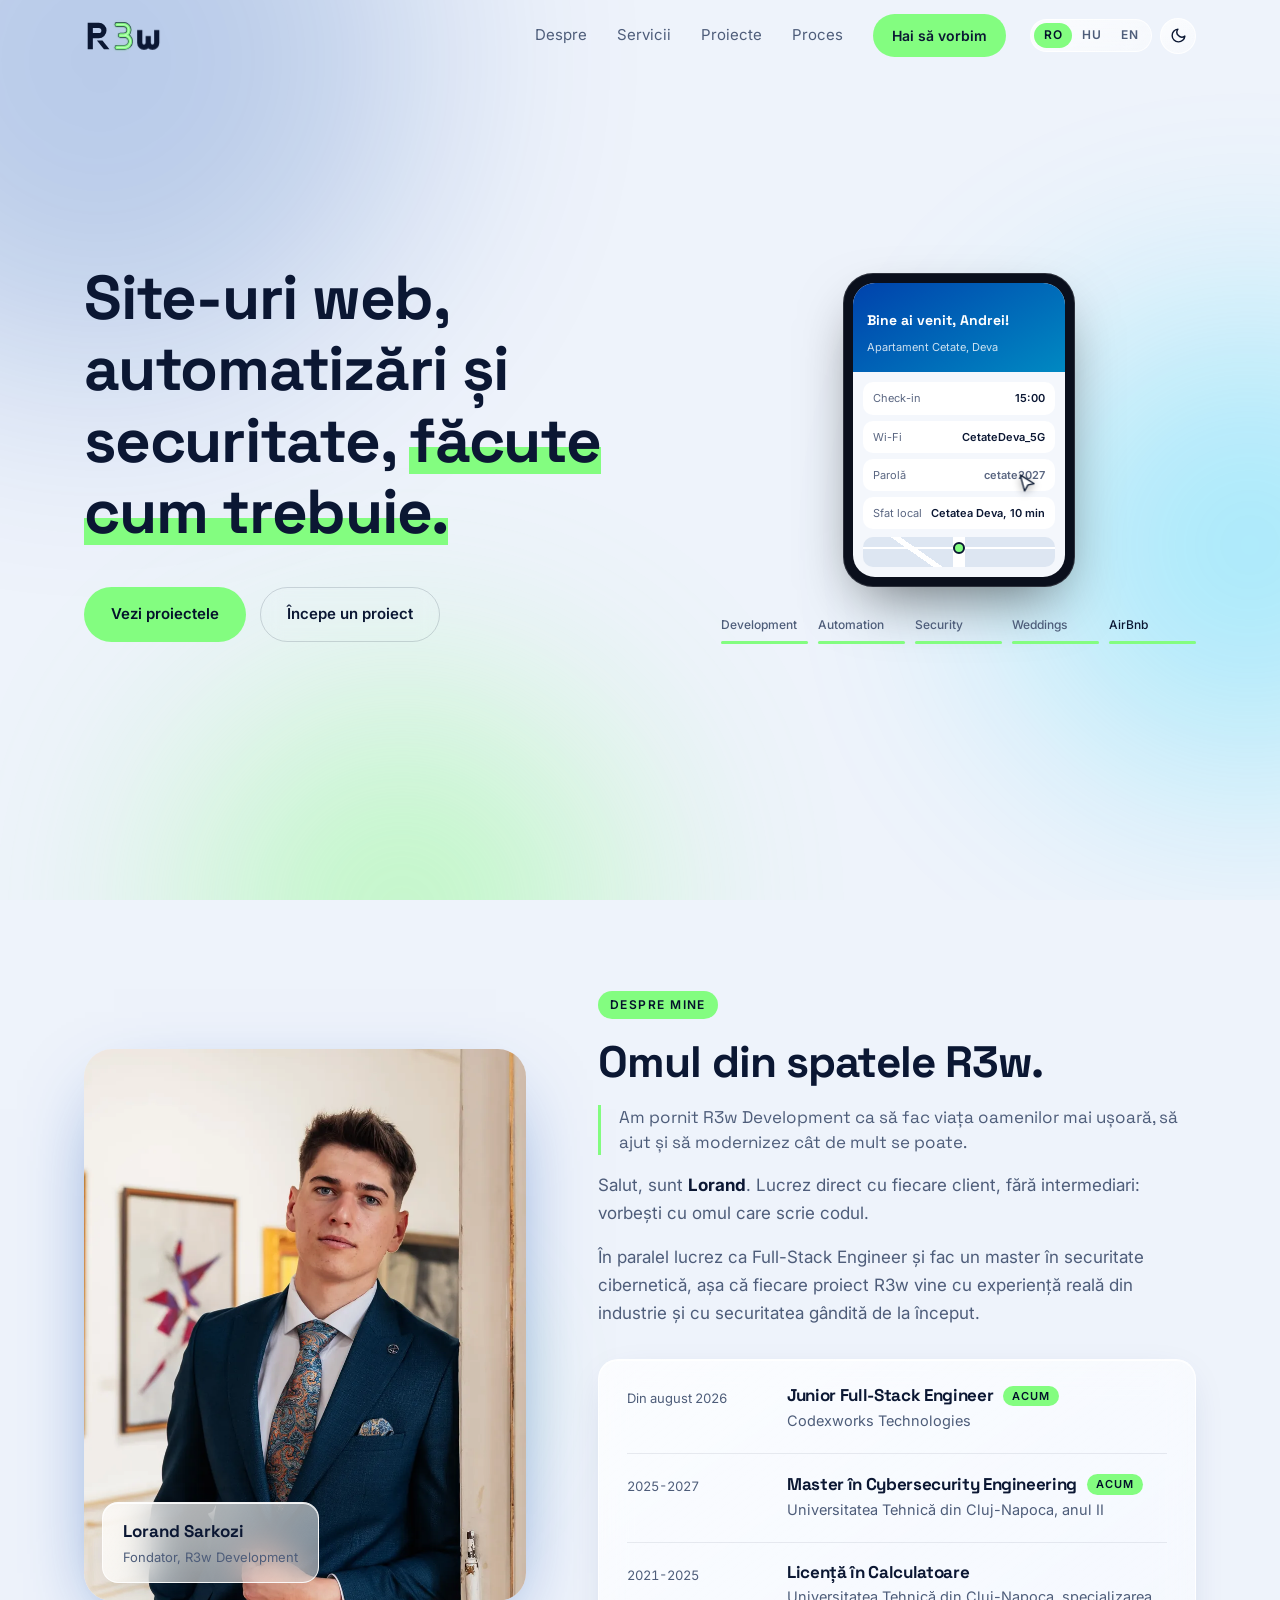
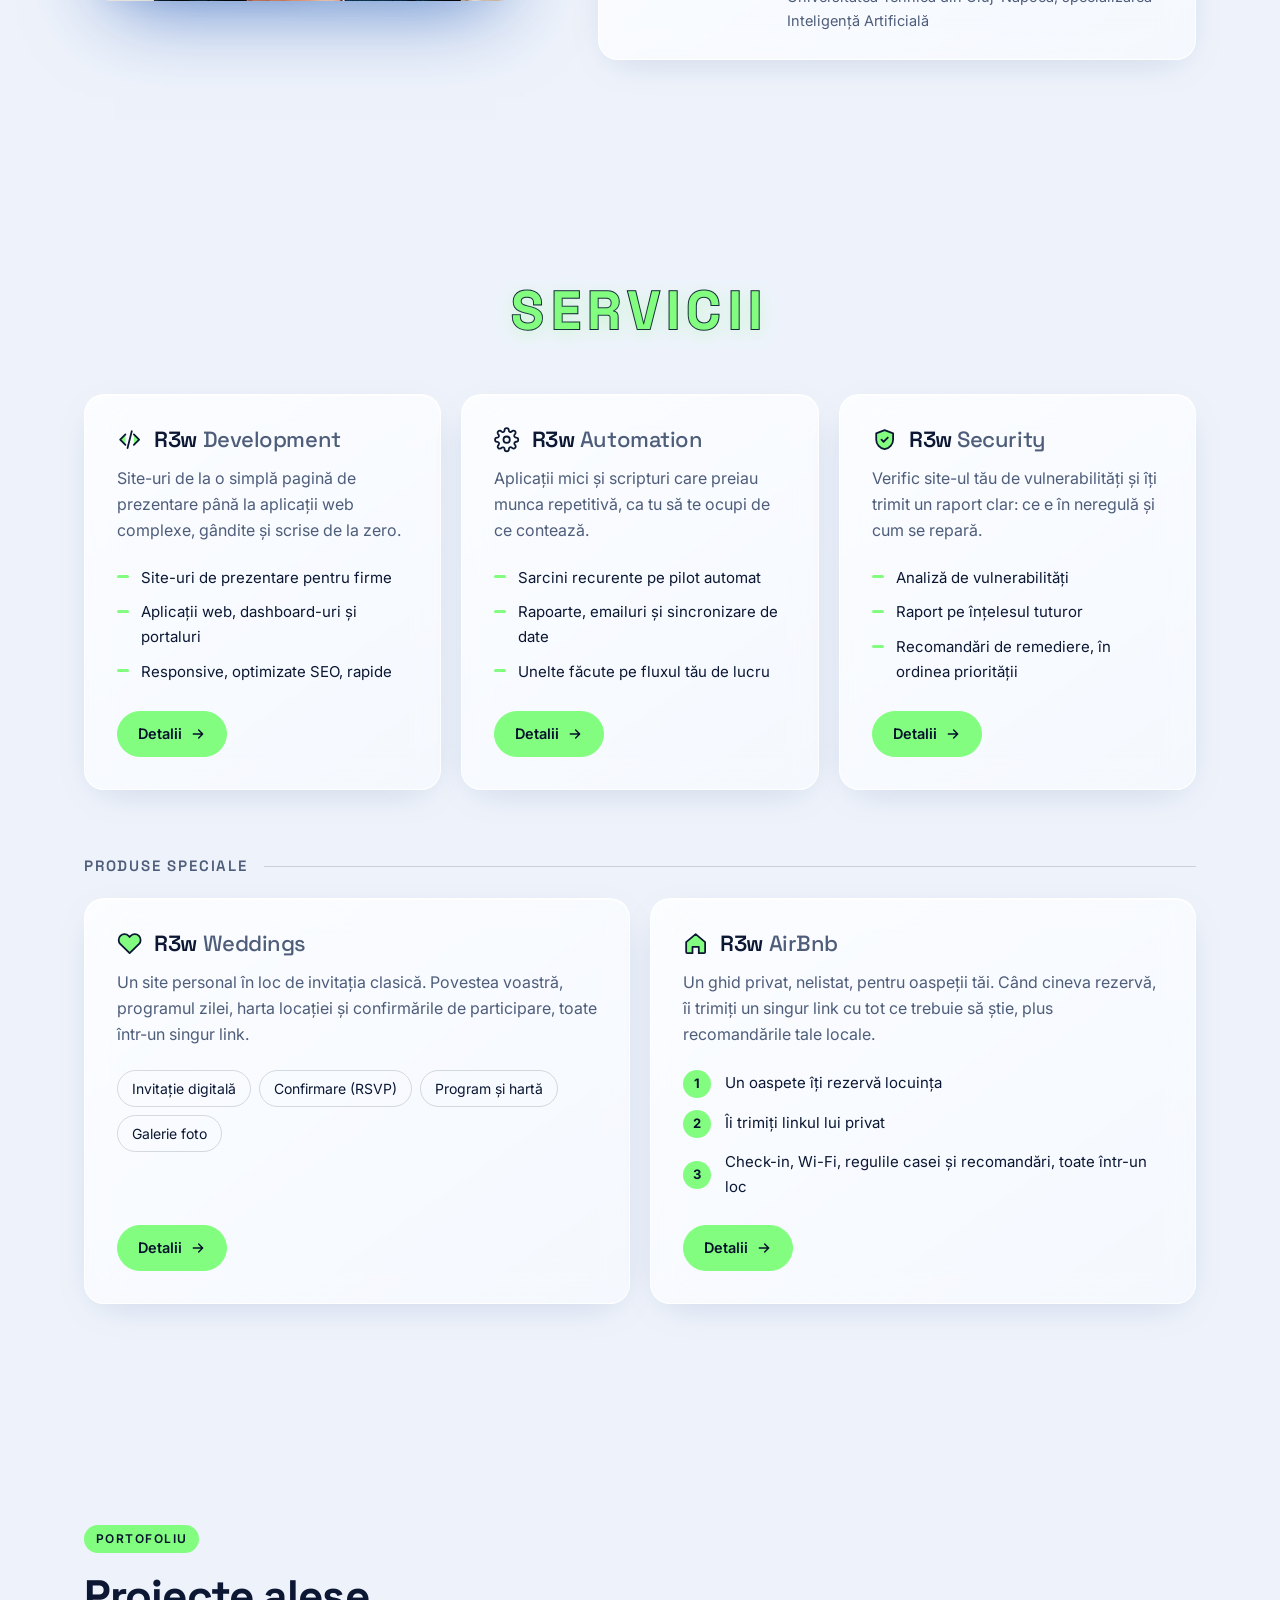
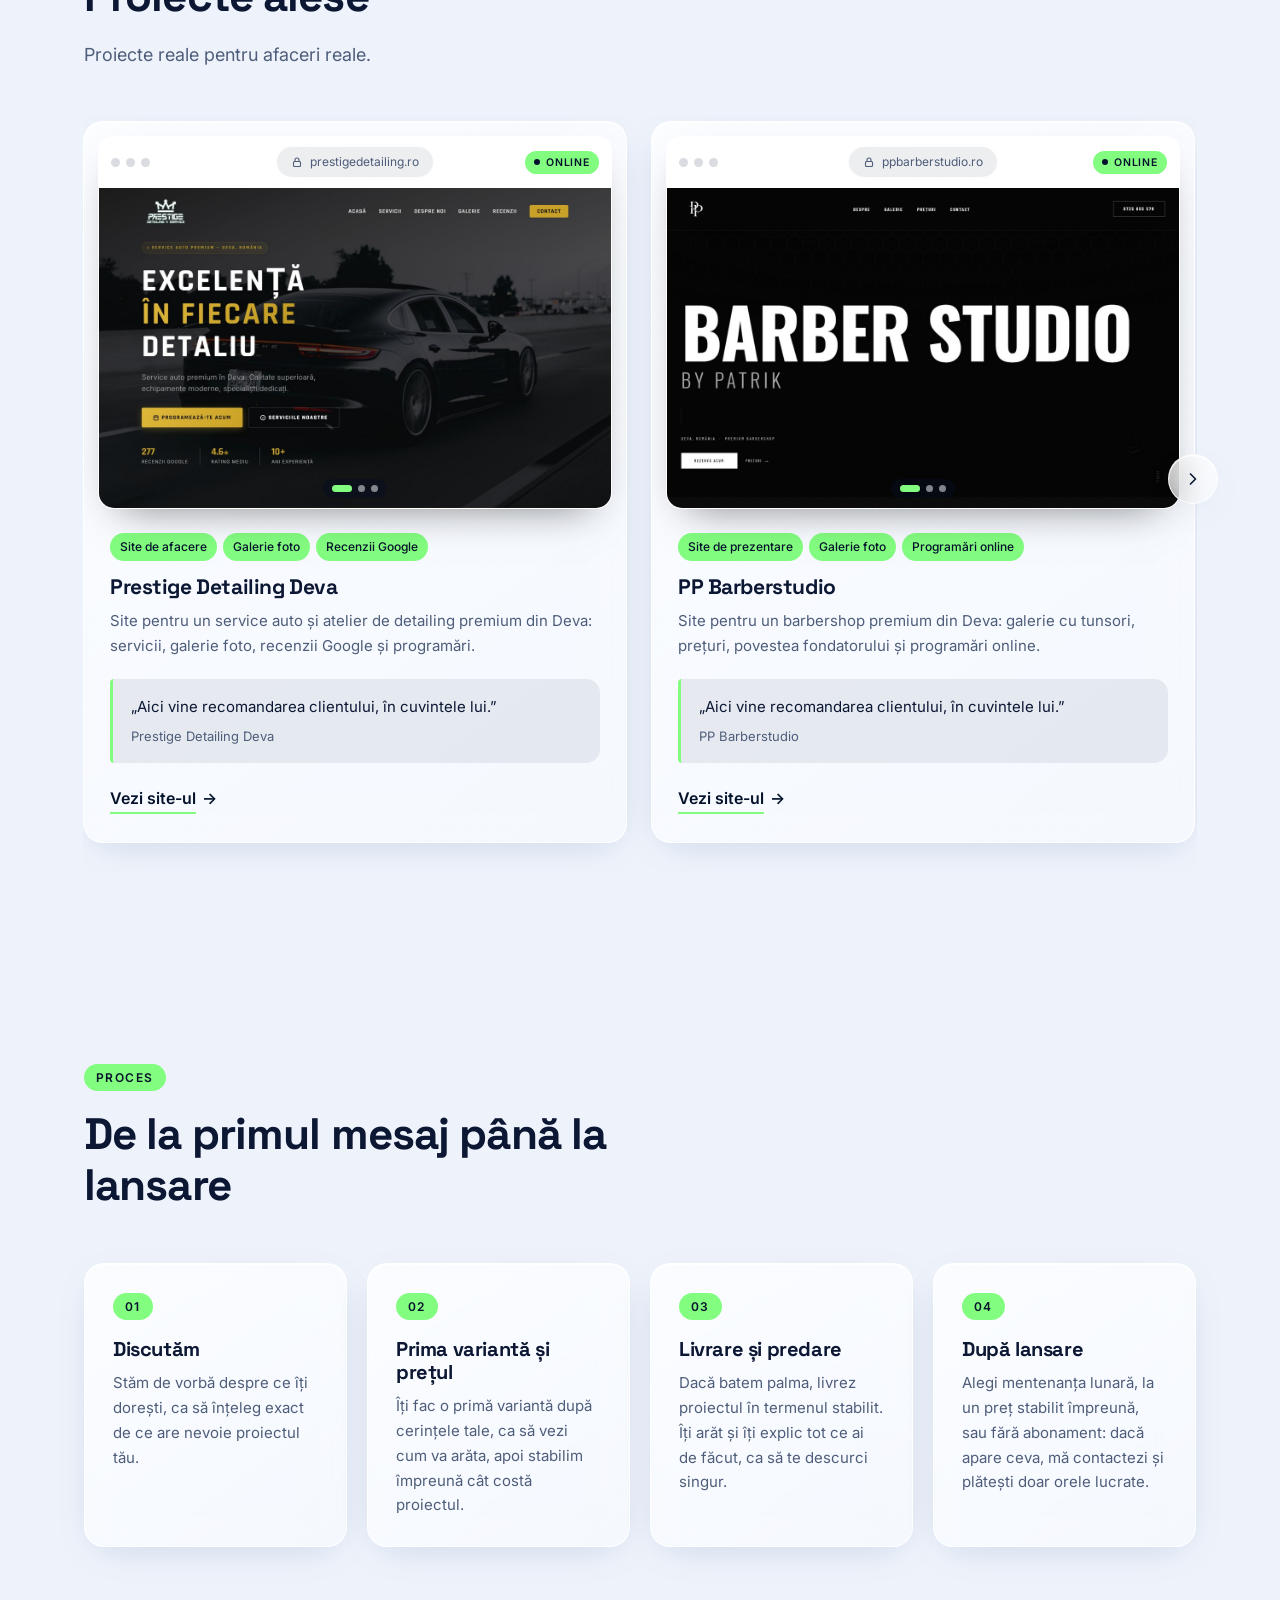
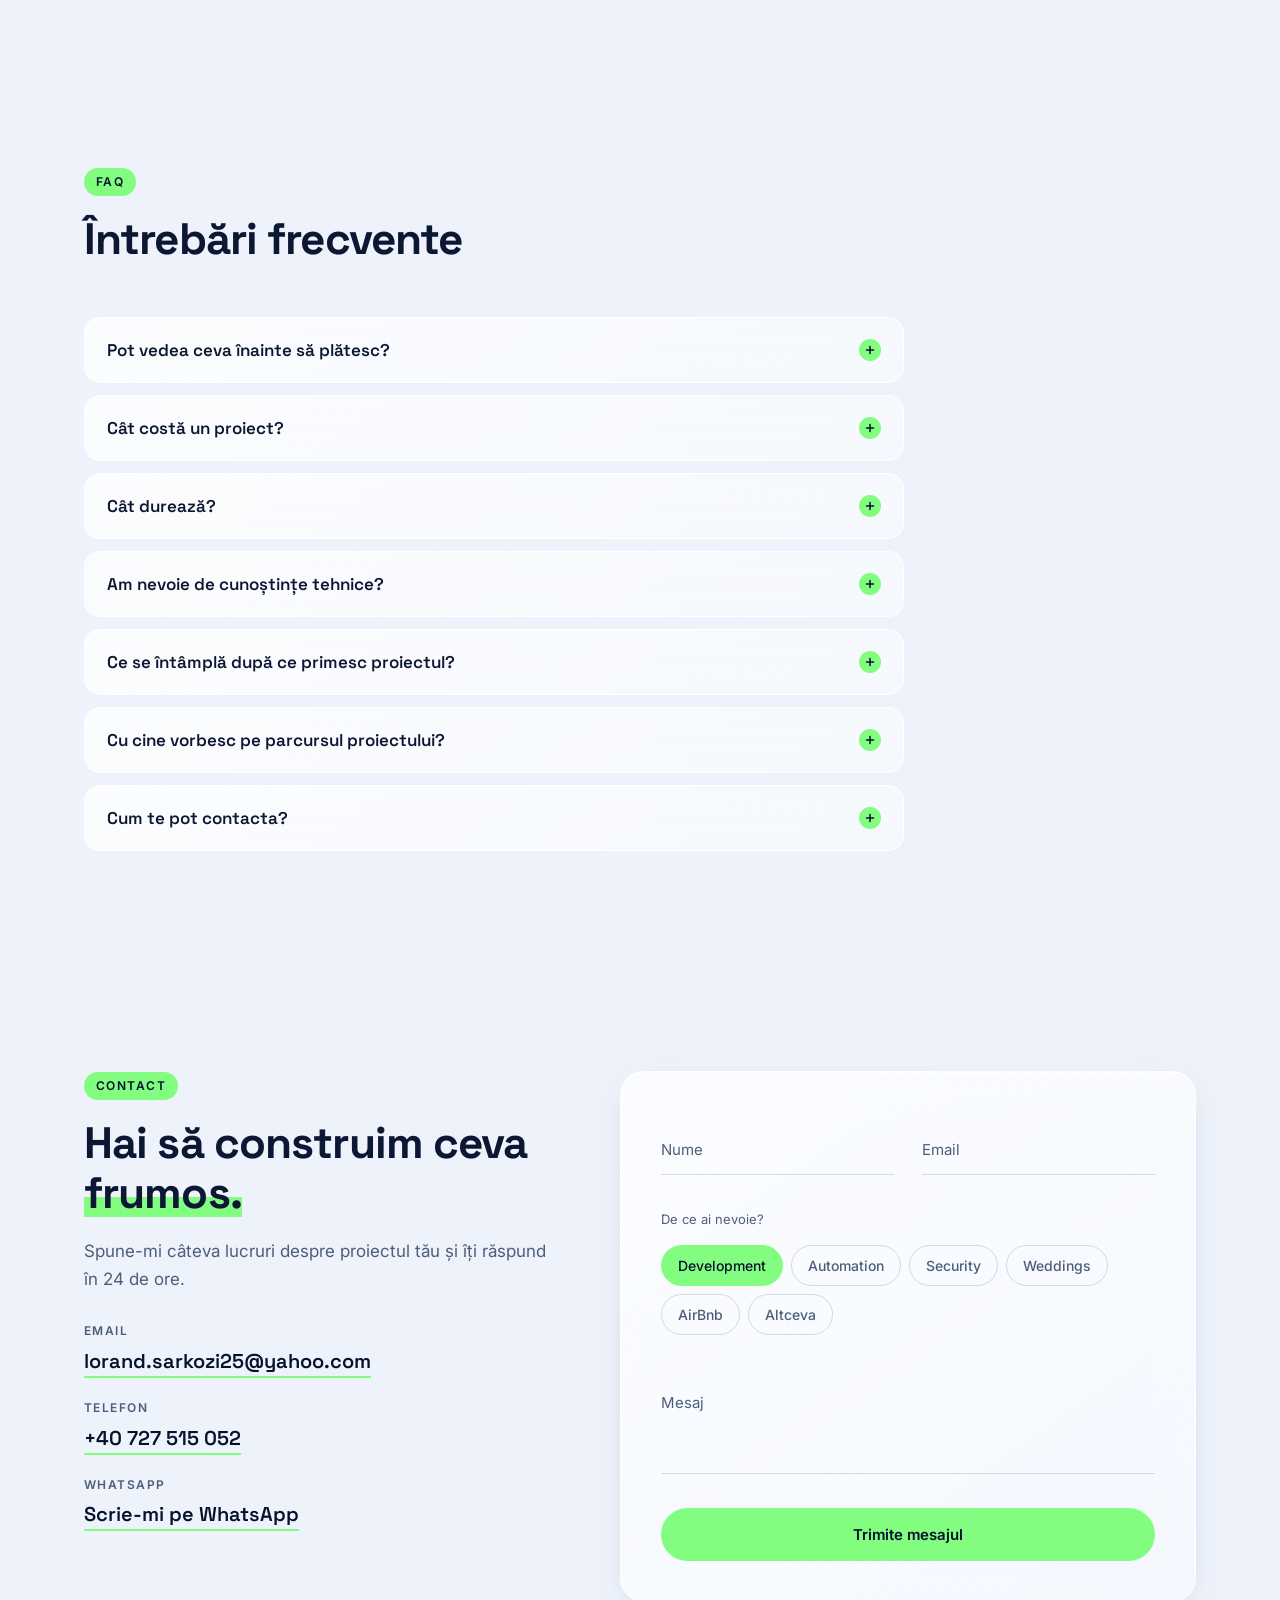
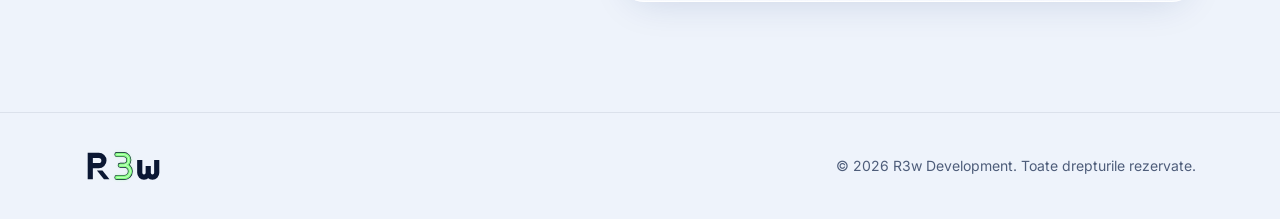
==== commit 0be90a2b: "[RD-0002] Change looks for services and add frequent questions" ====
--- a/index.html
+++ b/index.html
@@ -263,10 +263,8 @@
     <!-- ============ SOLUTIONS ============ -->
     <section class="section" id="solutions">
       <div class="container">
-        <header class="section__head reveal">
-          <p class="section__label" data-i18n="solutions.label">Servicii</p>
-          <h2 data-i18n="solutions.title">Tot ce are nevoie afacerea ta online</h2>
-          <p data-i18n="solutions.sub">Trei servicii de bază și două produse speciale, făcute pentru momente anume.</p>
+        <header class="section__head section__head--center reveal">
+          <h2 class="neon-title" data-i18n="solutions.label">Servicii</h2>
         </header>
 
         <div class="cards cards--3">
@@ -439,24 +437,43 @@
           <li class="glass reveal">
             <span class="process__num">01</span>
             <h3 data-i18n="process.s1.title">Discutăm</h3>
-            <p data-i18n="process.s1.text">Vorbim despre obiectivele tale, despre clienții tăi și despre ce înseamnă succes pentru tine.</p>
+            <p data-i18n="process.s1.text">Stăm de vorbă despre ce îți dorești, ca să înțeleg exact de ce are nevoie proiectul tău.</p>
           </li>
           <li class="glass reveal">
             <span class="process__num">02</span>
-            <h3 data-i18n="process.s2.title">Design</h3>
-            <p data-i18n="process.s2.text">Planific structura și aspectul, iar tu aprobi înainte să scriu vreo linie de cod.</p>
+            <h3 data-i18n="process.s2.title">Prima variantă și prețul</h3>
+            <p data-i18n="process.s2.text">Îți fac o primă variantă după cerințele tale, ca să vezi cum va arăta, apoi stabilim împreună cât costă proiectul.</p>
           </li>
           <li class="glass reveal">
             <span class="process__num">03</span>
-            <h3 data-i18n="process.s3.title">Dezvoltare</h3>
-            <p data-i18n="process.s3.text">Cod curat și testat, cu previzualizări regulate, ca să vezi mereu cum avansează.</p>
+            <h3 data-i18n="process.s3.title">Livrare și predare</h3>
+            <p data-i18n="process.s3.text">Dacă batem palma, livrez proiectul în termenul stabilit. Îți arăt și îți explic tot ce ai de făcut, ca să te descurci singur.</p>
           </li>
           <li class="glass reveal">
             <span class="process__num">04</span>
-            <h3 data-i18n="process.s4.title">Lansare și suport</h3>
-            <p data-i18n="process.s4.text">Îl pun online, verific să fie sigur și rămân alături pentru actualizări și reparații.</p>
+            <h3 data-i18n="process.s4.title">După lansare</h3>
+            <p data-i18n="process.s4.text">Alegi mentenanța lunară, la un preț stabilit împreună, sau fără abonament: dacă apare ceva, mă contactezi și plătești doar orele lucrate.</p>
           </li>
         </ol>
+      </div>
+    </section>
+
+    <!-- ============ FAQ ============ -->
+    <section class="section" id="faq">
+      <div class="container">
+        <header class="section__head reveal">
+          <p class="section__label">FAQ</p>
+          <h2 data-i18n="svc.faq">Întrebări frecvente</h2>
+        </header>
+        <div class="faq reveal">
+          <details><summary data-i18n="faq.q1">Pot vedea ceva înainte să plătesc?</summary><p data-i18n="faq.a1">Da. După prima discuție îți fac o primă variantă a proiectului, după cerințele tale. Abia după ce o vezi stabilim prețul.</p></details>
+          <details><summary data-i18n="faq.q2">Cât costă un proiect?</summary><p data-i18n="faq.a2">Depinde de ce ai nevoie, așa că nu am un preț fix. Îl stabilim împreună după ce vezi prima variantă, înainte să încep lucrul, fără costuri ascunse.</p></details>
+          <details><summary data-i18n="faq.q3">Cât durează?</summary><p data-i18n="faq.a3">Depinde de mărimea proiectului. Termenul îl stabilim împreună când batem palma, iar eu îl respect.</p></details>
+          <details><summary data-i18n="faq.q4">Am nevoie de cunoștințe tehnice?</summary><p data-i18n="faq.a4">Nu. Îți explic totul pe înțelesul tău, iar la predare îți arăt exact ce ai de făcut, ca să te descurci singur.</p></details>
+          <details><summary data-i18n="faq.q5">Ce se întâmplă după ce primesc proiectul?</summary><p data-i18n="faq.a5">Alegi cum continuăm: cu mentenanță lunară, la un preț stabilit împreună, sau fără abonament. În al doilea caz, dacă apare ceva, îmi scrii și plătești doar orele lucrate.</p></details>
+          <details><summary data-i18n="faq.q6">Cu cine vorbesc pe parcursul proiectului?</summary><p data-i18n="faq.a6">Direct cu mine, de la prima discuție până după lansare. Nu există intermediari.</p></details>
+          <details><summary data-i18n="faq.q7">Cum te pot contacta?</summary><p data-i18n="faq.a7">Prin email, telefon sau WhatsApp. Găsești toate datele <a href="#contact">mai jos, la Contact</a>.</p></details>
+        </div>
       </div>
     </section>
 
--- a/css/styles.css
+++ b/css/styles.css
@@ -857,6 +857,32 @@
 .section h2 { font-size: clamp(30px, 4vw, 44px); margin-bottom: 18px; }
 
 .section__head { max-width: 640px; margin-bottom: 52px; }
+.section__head--center { margin-left: auto; margin-right: auto; text-align: center; }
+.section__head--center h2 { margin-bottom: 0; }
+
+/* Section title drawn as a soft neon sign */
+.section .neon-title {
+  font-size: clamp(36px, 4.6vw, 54px);
+  letter-spacing: .12em;
+  text-transform: uppercase;
+  color: var(--jade);
+  text-shadow: 0 0 6px rgba(131, 253, 128, .45), 0 0 18px rgba(131, 253, 128, .25);
+}
+.is-visible .neon-title { animation: sign-on 1.4s linear .2s both; }
+@keyframes sign-on {
+  0%        { opacity: .15; }
+  6%        { opacity: 1; }
+  10%       { opacity: .25; }
+  18%       { opacity: 1; }
+  22%       { opacity: .4; }
+  28%, 100% { opacity: 1; }
+}
+/* on a light page the tube gets a dark outline so it stays readable */
+[data-theme="light"] .section .neon-title {
+  -webkit-text-stroke: 2px var(--text);
+  paint-order: stroke fill;
+  text-shadow: 0 4px 16px rgba(131, 253, 128, .35);
+}
 .section__head p:last-child:not(.section__label) { color: var(--muted); font-size: 18px; }
 
 /* ---------- About ---------- */
@@ -1390,6 +1416,47 @@
 .process h3 { font-size: 20px; margin-bottom: 10px; }
 .process p { color: var(--muted); font-size: 15px; }
 
+/* ---------- FAQ ---------- */
+
+.faq { display: grid; gap: 12px; max-width: 820px; }
+.faq details {
+  border: 1px solid var(--glass-border);
+  border-radius: 16px;
+  background: var(--glass-bg);
+  backdrop-filter: blur(14px);
+  -webkit-backdrop-filter: blur(14px);
+  transition: border-color .2s ease;
+}
+.faq details[open] { border-color: rgba(131, 253, 128, .45); }
+.faq summary {
+  display: flex;
+  align-items: center;
+  justify-content: space-between;
+  gap: 16px;
+  padding: 18px 22px;
+  font-family: var(--font-head);
+  font-size: 17px;
+  font-weight: 600;
+  cursor: pointer;
+  list-style: none;
+}
+.faq summary::-webkit-details-marker { display: none; }
+.faq summary::after {
+  content: '';
+  flex: none;
+  width: 22px;
+  height: 22px;
+  border-radius: 50%;
+  background: var(--label-bg) url("data:image/svg+xml,%3Csvg xmlns='http://www.w3.org/2000/svg' viewBox='0 0 24 24' fill='none' stroke='%2383FD80' stroke-width='2.6' stroke-linecap='round'%3E%3Cpath d='M12 6v12M6 12h12'/%3E%3C/svg%3E") center / 14px no-repeat;
+  transition: transform .25s ease;
+}
+[data-theme="light"] .faq summary::after {
+  background-image: url("data:image/svg+xml,%3Csvg xmlns='http://www.w3.org/2000/svg' viewBox='0 0 24 24' fill='none' stroke='%2304122B' stroke-width='2.6' stroke-linecap='round'%3E%3Cpath d='M12 6v12M6 12h12'/%3E%3C/svg%3E");
+}
+.faq details[open] summary::after { transform: rotate(45deg); }
+.faq details p { padding: 0 22px 20px; color: var(--muted); font-size: 15.5px; }
+.faq details p a { color: var(--link); font-weight: 600; border-bottom: 2px solid var(--link-line); }
+
 /* ---------- Contact ---------- */
 
 .contact {
@@ -1536,6 +1603,7 @@
   .reel__tab.is-active::after { animation: none; transform: none; }
   .nav .neon { animation: none; }
   .btn-neon { animation: none; }
+  .is-visible .neon-title { animation: none; }
   .projects,
   .shots__track { scroll-behavior: auto; }
   .browser__live i { animation: none; }
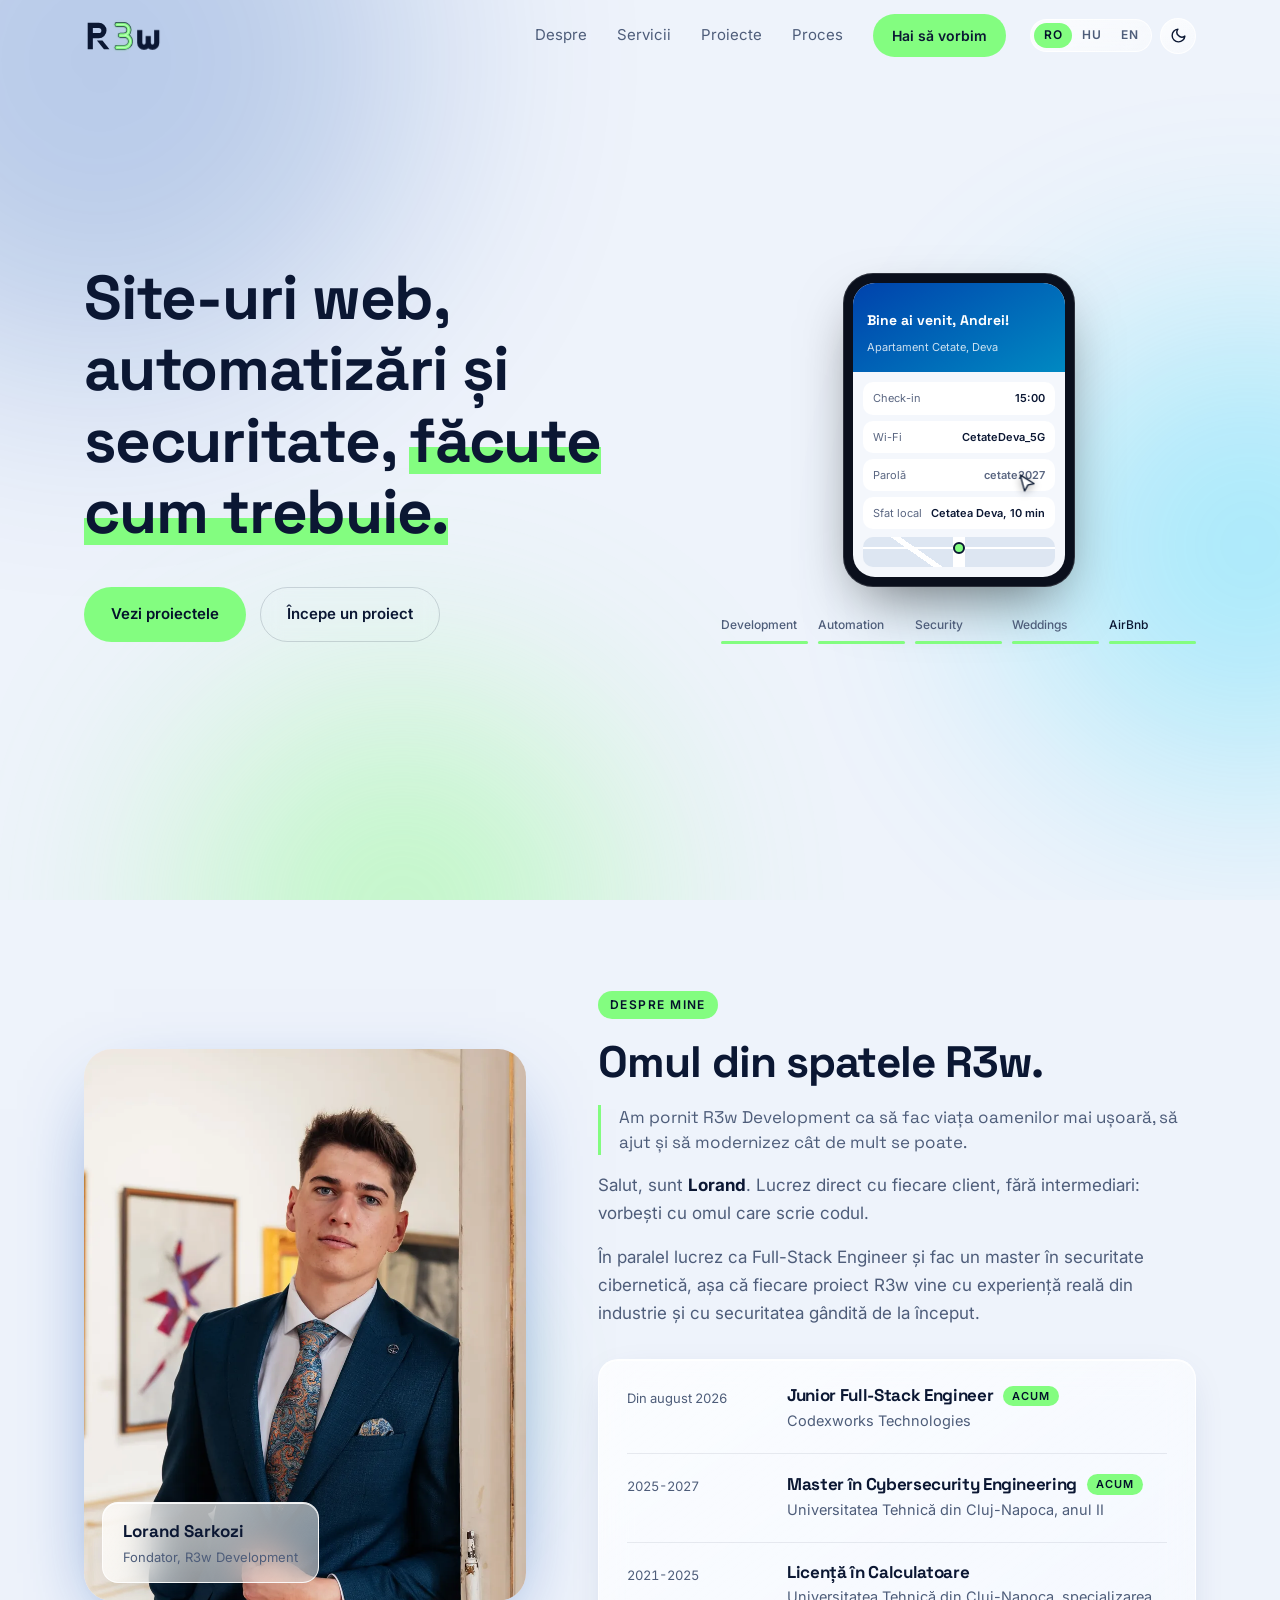
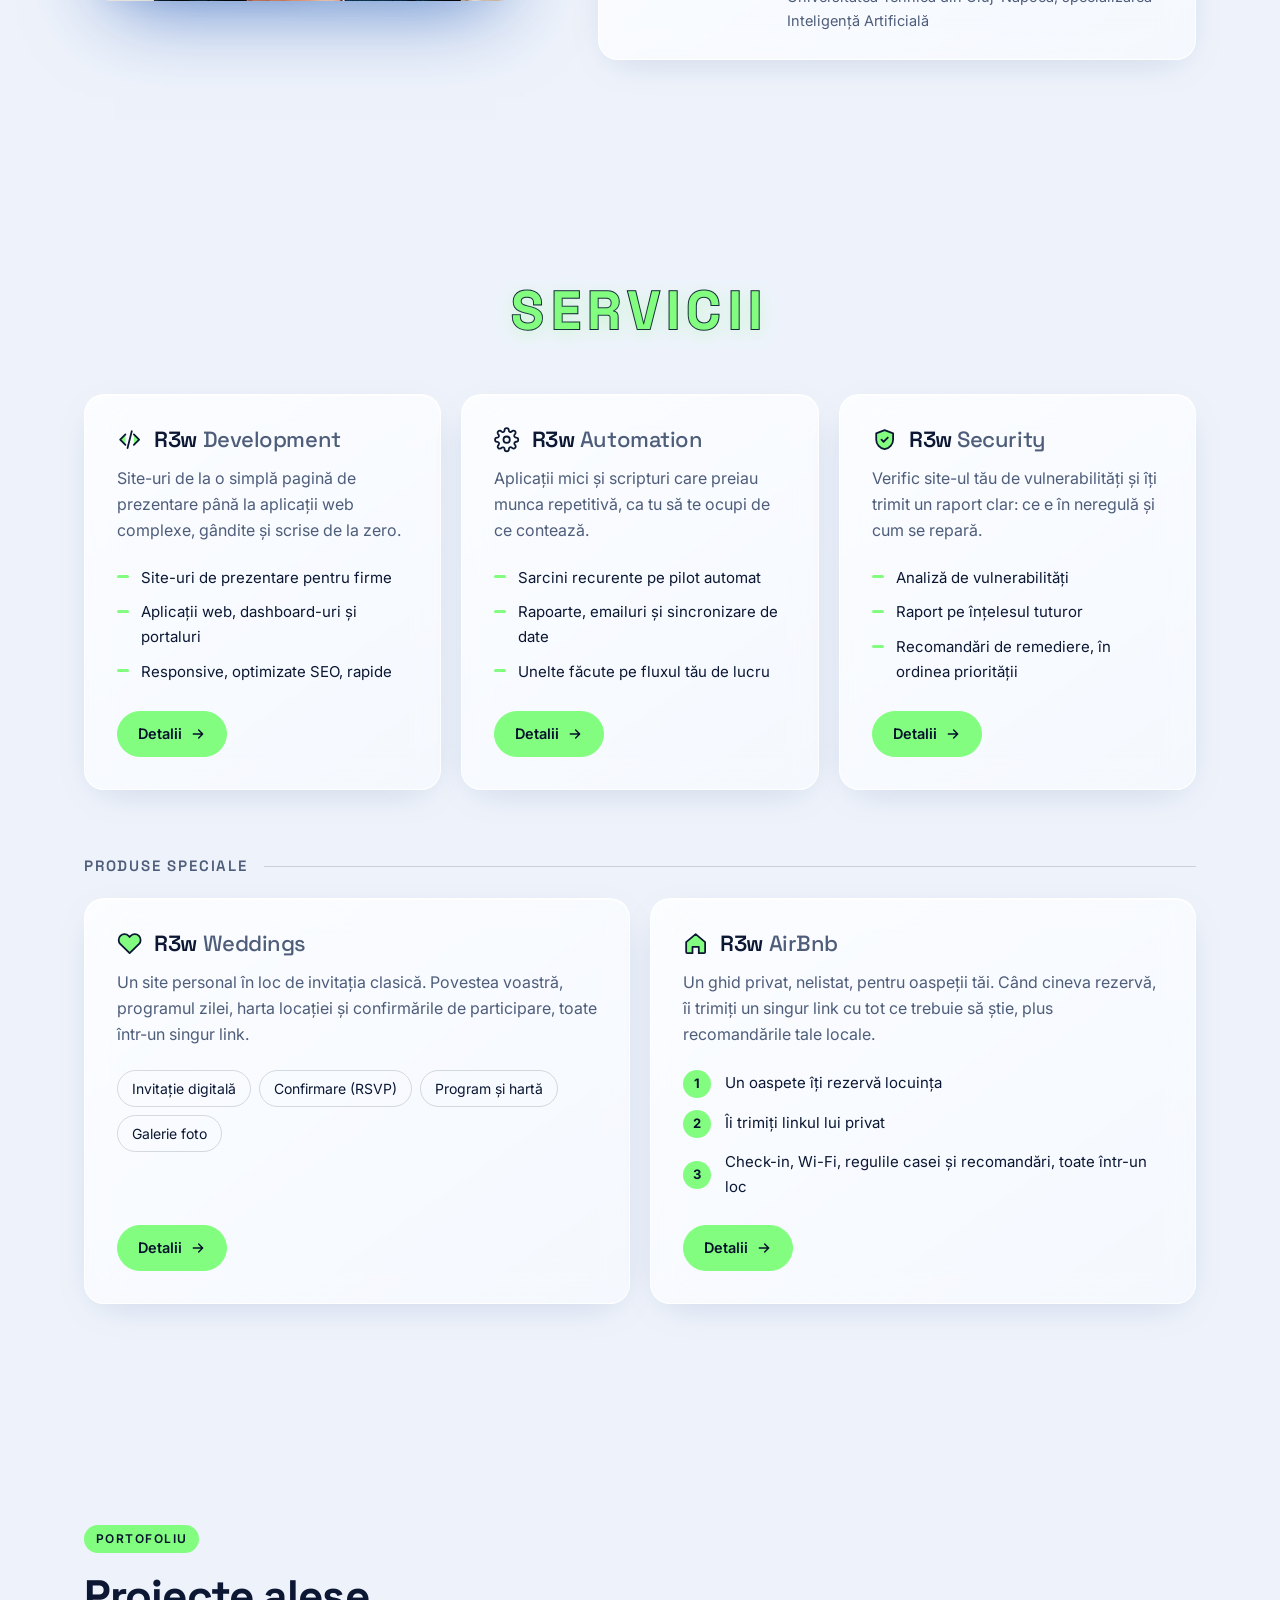
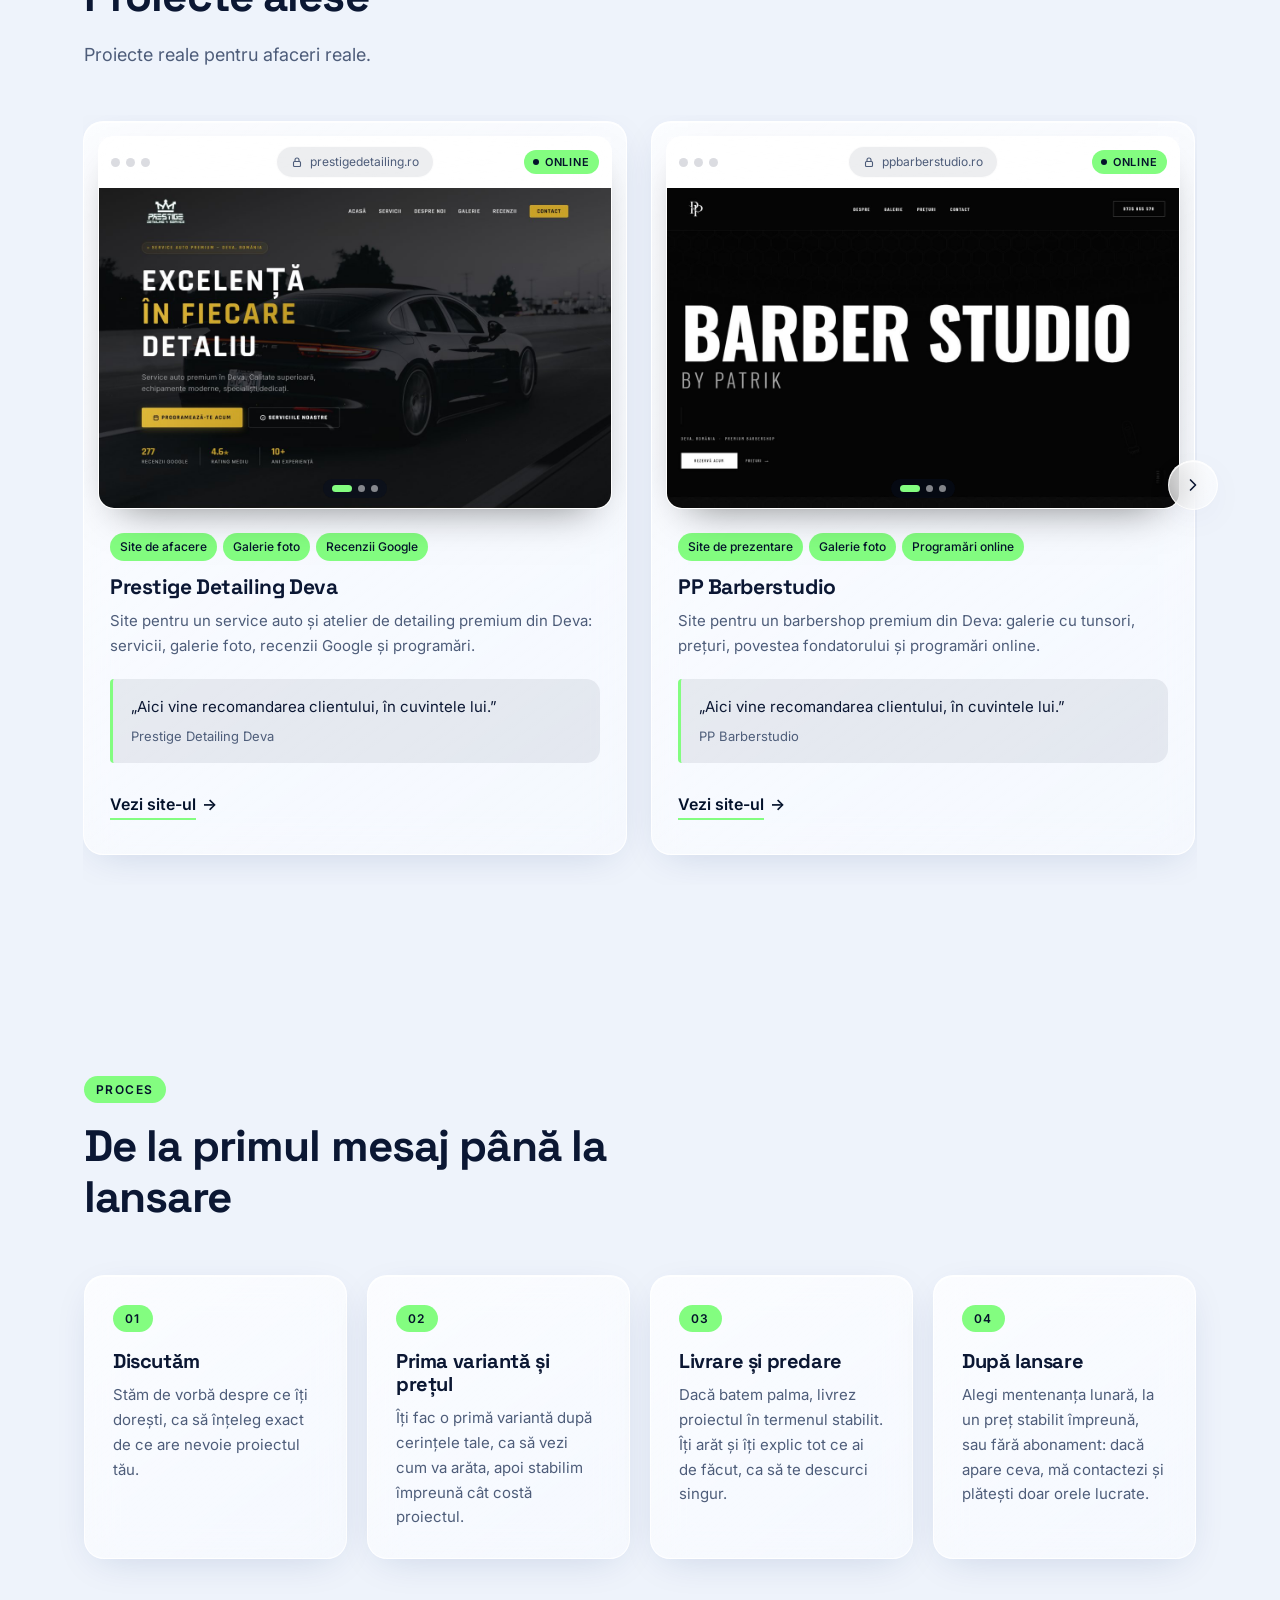
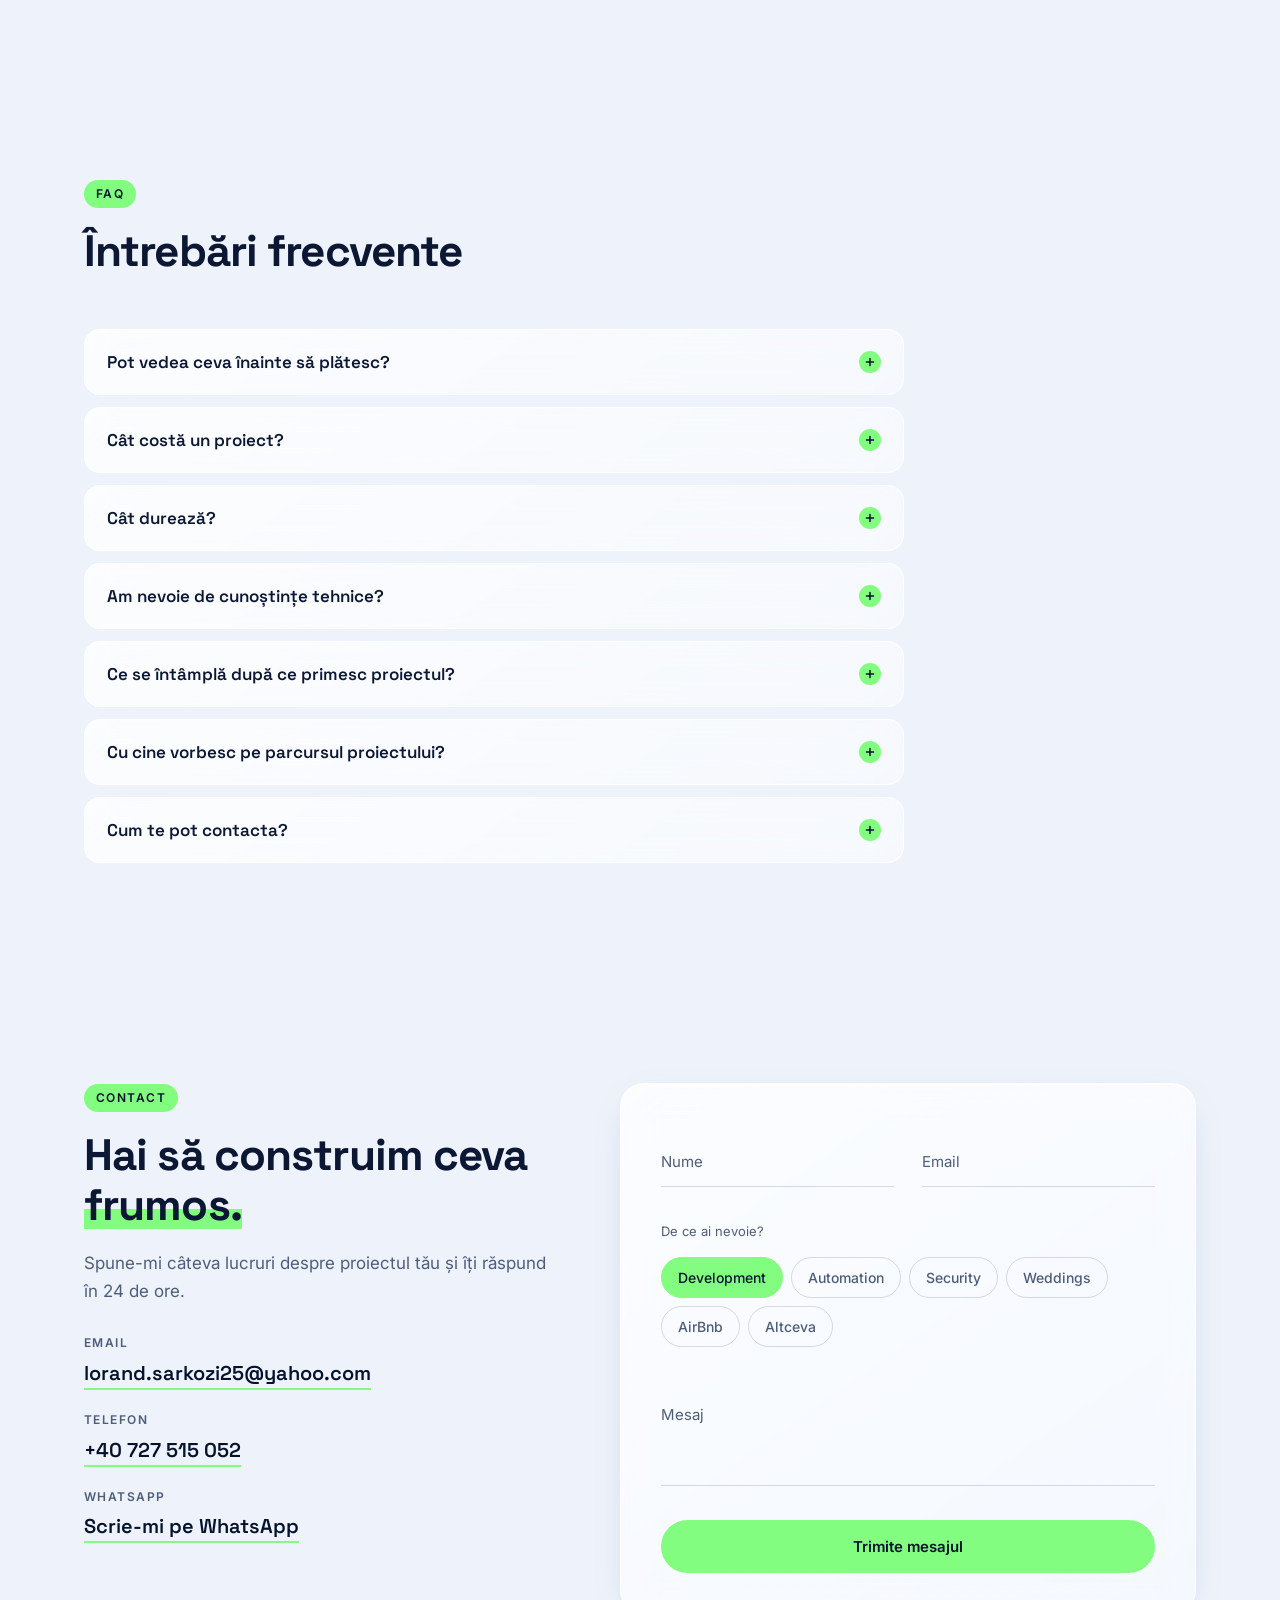
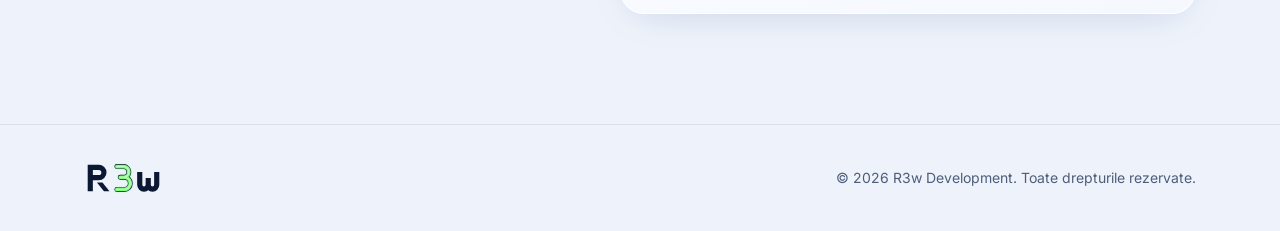
==== commit 38972af6: "[RD-0003] Small Changes" ====
--- a/index.html
+++ b/index.html
@@ -55,6 +55,23 @@
         <a href="#work" data-i18n="nav.work">Proiecte</a>
         <a href="#process" data-i18n="nav.process">Proces</a>
         <a href="#contact" class="btn btn--small btn--primary" data-i18n="nav.cta">Hai să vorbim</a>
+        <div class="nav__extra">
+          <div class="nav__prefs">
+            <div class="lang" role="group" aria-label="Limba" data-i18n-label="ui.language">
+              <button type="button" data-lang="ro" aria-pressed="true">RO</button>
+              <button type="button" data-lang="hu" aria-pressed="false">HU</button>
+              <button type="button" data-lang="en" aria-pressed="false">EN</button>
+            </div>
+            <button type="button" class="theme-toggle" aria-label="Schimbă tema" data-i18n-label="ui.theme">
+              <svg class="icon-sun" viewBox="0 0 24 24"><circle cx="12" cy="12" r="4"/><path d="M12 2v2M12 20v2M4.9 4.9l1.4 1.4M17.7 17.7l1.4 1.4M2 12h2M20 12h2M4.9 19.1l1.4-1.4M17.7 6.3l1.4-1.4"/></svg>
+              <svg class="icon-moon" viewBox="0 0 24 24"><path d="M21 12.8A9 9 0 1 1 11.2 3a7 7 0 0 0 9.8 9.8Z"/></svg>
+            </button>
+          </div>
+          <div class="nav__quick">
+            <a href="tel:+40727515052"><svg viewBox="0 0 24 24" aria-hidden="true"><path d="M22 16.9v3a2 2 0 0 1-2.2 2 19.8 19.8 0 0 1-8.6-3.1 19.5 19.5 0 0 1-6-6A19.8 19.8 0 0 1 2.1 4.2 2 2 0 0 1 4.1 2h3a2 2 0 0 1 2 1.7c.1.9.4 1.8.7 2.7a2 2 0 0 1-.5 2.1L8 9.8a16 16 0 0 0 6 6l1.3-1.3a2 2 0 0 1 2.1-.4c.9.3 1.8.6 2.7.7a2 2 0 0 1 1.7 2Z"/></svg><span data-i18n="menu.call">Sună</span></a>
+            <a href="https://wa.me/40727515052" target="_blank" rel="noopener"><svg viewBox="0 0 24 24" aria-hidden="true"><path d="M21 11.5a8.4 8.4 0 0 1-12.4 7.4L3 21l2.1-5.6A8.4 8.4 0 1 1 21 11.5Z"/></svg><span>WhatsApp</span></a>
+          </div>
+        </div>
       </nav>
 
       <div class="nav__controls">
@@ -190,6 +207,7 @@
               </div>
             </div>
 
+            <p class="reel__caption" aria-hidden="true">R3w Development</p>
             <div class="reel">
               <button type="button" class="reel__tab is-active"><span>Development</span></button>
               <button type="button" class="reel__tab"><span>Automation</span></button>
@@ -555,6 +573,18 @@
       </a>
       <p>© <span id="year"></span> R3w Development. <span data-i18n="footer.rights">Toate drepturile rezervate.</span></p>
     </div>
+      <!-- Quick contact on phones -->
+      <div class="quick">
+        <div class="quick__menu" id="quick-menu">
+          <a class="quick__item glass" href="https://wa.me/40727515052" target="_blank" rel="noopener" style="--i:2"><svg viewBox="0 0 24 24" aria-hidden="true"><path d="M21 11.5a8.4 8.4 0 0 1-12.4 7.4L3 21l2.1-5.6A8.4 8.4 0 1 1 21 11.5Z"/></svg><span>WhatsApp</span></a>
+          <a class="quick__item glass" href="tel:+40727515052" style="--i:1"><svg viewBox="0 0 24 24" aria-hidden="true"><path d="M22 16.9v3a2 2 0 0 1-2.2 2 19.8 19.8 0 0 1-8.6-3.1 19.5 19.5 0 0 1-6-6A19.8 19.8 0 0 1 2.1 4.2 2 2 0 0 1 4.1 2h3a2 2 0 0 1 2 1.7c.1.9.4 1.8.7 2.7a2 2 0 0 1-.5 2.1L8 9.8a16 16 0 0 0 6 6l1.3-1.3a2 2 0 0 1 2.1-.4c.9.3 1.8.6 2.7.7a2 2 0 0 1 1.7 2Z"/></svg><span data-i18n="menu.call">Sună</span></a>
+          <a class="quick__item glass" href="mailto:lorand.sarkozi25@yahoo.com" style="--i:0"><svg viewBox="0 0 24 24" aria-hidden="true"><rect x="3" y="5" width="18" height="14" rx="2"/><path d="m3 7 9 6 9-6"/></svg><span>Email</span></a>
+        </div>
+        <button type="button" class="quick__btn" aria-expanded="false" aria-controls="quick-menu" aria-label="Contact rapid" data-i18n-label="ui.quick">
+          <svg viewBox="0 0 24 24" aria-hidden="true"><path d="M21 11.5a8.4 8.4 0 0 1-12.4 7.4L3 21l2.1-5.6A8.4 8.4 0 1 1 21 11.5Z"/></svg><svg class="quick__x" viewBox="0 0 24 24" aria-hidden="true"><path d="M6 6l12 12M18 6 6 18"/></svg>
+        </button>
+      </div>
+
   </footer>
 
   <script src="js/translations.js"></script>
--- a/css/styles.css
+++ b/css/styles.css
@@ -89,7 +89,9 @@
 *::before,
 *::after { box-sizing: border-box; }
 
-html { scroll-behavior: smooth; scroll-padding-top: var(--nav-h); }
+html { scroll-behavior: smooth; scroll-padding-top: var(--nav-h); -webkit-tap-highlight-color: transparent; }
+html.menu-open { overflow: hidden; }
+main { overflow-x: clip; }
 
 body {
   margin: 0;
@@ -211,6 +213,7 @@
   color: var(--link);
 }
 .link span:first-child { border-bottom: 2px solid var(--link-line); }
+.link { padding: 6px 0; }
 .link .arrow { transition: transform .2s ease; }
 .link:hover .arrow { transform: translateX(4px); }
 
@@ -331,6 +334,8 @@
 }
 [data-theme="dark"] .icon-moon,
 [data-theme="light"] .icon-sun { display: none; }
+
+.nav__extra { display: none; }
 
 .nav__toggle {
   display: none;
@@ -798,6 +803,8 @@
 }
 
 /* Story-style progress tabs under the window */
+.reel__caption { display: none; }
+
 .reel {
   display: grid;
   grid-template-columns: repeat(5, 1fr);
@@ -1250,7 +1257,7 @@
   border-radius: 999px;
   background: var(--label-bg);
   color: var(--label);
-  font-size: 10.5px;
+  font-size: 11px;
   font-weight: 600;
   letter-spacing: .08em;
   text-transform: uppercase;
@@ -1351,6 +1358,8 @@
   transition: width .25s ease, background .25s ease;
 }
 .shots__dots button.is-active { width: 20px; background: var(--jade); }
+.shots__dots button { position: relative; }
+.shots__dots button::after { content: ''; position: absolute; inset: -12px -4px; }
 .shots.is-single .shots__btn,
 .shots.is-single .shots__dots { display: none; }
 
@@ -1467,6 +1476,7 @@
 }
 .contact__copy p:not(.section__label) { color: var(--muted); font-size: 17px; margin-bottom: 28px; }
 .contact__list { list-style: none; margin: 0; padding: 0; display: grid; gap: 20px; }
+.contact__list a::after { content: ''; position: absolute; inset: -8px 0; }
 .contact__list span {
   display: block;
   margin-bottom: 4px;
@@ -1477,6 +1487,7 @@
   color: var(--muted);
 }
 .contact__list a {
+  position: relative;
   font-family: var(--font-head);
   font-size: 20px;
   font-weight: 600;
@@ -1573,6 +1584,104 @@
 
 .form .btn { width: 100%; padding: 16px 26px; }
 
+/* ---------- Quick contact (phones) ---------- */
+
+.quick { display: none; }
+
+@media (max-width: 640px) {
+  .quick {
+    position: fixed;
+    right: 16px;
+    bottom: calc(16px + env(safe-area-inset-bottom));
+    z-index: 40;
+    display: grid;
+    justify-items: end;
+    gap: 10px;
+    pointer-events: none;
+  }
+  .quick__btn {
+    position: relative;
+    display: grid;
+    place-items: center;
+    width: 58px;
+    height: 58px;
+    border: 0;
+    border-radius: 50%;
+    background: var(--jade);
+    color: var(--ink);
+    box-shadow: 0 10px 30px -6px rgba(131, 253, 128, .6), 0 4px 14px rgba(0, 0, 0, .3);
+    cursor: pointer;
+    opacity: 0;
+    transform: scale(.4) translateY(20px);
+    transition: opacity .3s ease, transform .4s cubic-bezier(.2, .9, .3, 1.3);
+    pointer-events: auto;
+  }
+  .quick.is-shown .quick__btn { opacity: 1; transform: none; }
+  .quick__btn:active { transform: scale(.92); }
+  .quick__btn::before {
+    content: '';
+    position: absolute;
+    inset: 0;
+    border-radius: 50%;
+    animation: quick-ping 3.2s ease-out infinite;
+  }
+  .quick.is-open .quick__btn::before { animation: none; }
+  @keyframes quick-ping {
+    0%       { box-shadow: 0 0 0 0 rgba(131, 253, 128, .55); }
+    40%, 100% { box-shadow: 0 0 0 16px rgba(131, 253, 128, 0); }
+  }
+  .quick__btn svg {
+    grid-area: 1 / 1;
+    width: 24px;
+    height: 24px;
+    fill: none;
+    stroke: currentColor;
+    stroke-width: 2.2;
+    stroke-linecap: round;
+    stroke-linejoin: round;
+    transition: transform .3s ease, opacity .2s ease;
+  }
+  .quick__btn .quick__x { opacity: 0; transform: rotate(-90deg); }
+  .quick.is-open .quick__btn svg:first-child { opacity: 0; transform: rotate(90deg); }
+  .quick.is-open .quick__btn .quick__x { opacity: 1; transform: none; }
+
+  .quick::before {
+    content: '';
+    position: fixed;
+    inset: 0;
+    z-index: -1;
+    background: rgba(4, 10, 24, .55);
+    backdrop-filter: blur(6px);
+    -webkit-backdrop-filter: blur(6px);
+    opacity: 0;
+    transition: opacity .3s ease;
+  }
+  [data-theme="light"] .quick::before { background: rgba(238, 243, 251, .6); }
+  .quick.is-open::before { opacity: 1; pointer-events: auto; }
+  .quick__menu { display: grid; justify-items: end; gap: 10px; }
+  .quick__item {
+    display: flex;
+    align-items: center;
+    gap: 10px;
+    padding: 12px 18px 12px 14px;
+    border-radius: 999px;
+    color: var(--text);
+    font-weight: 600;
+    font-size: 15px;
+    opacity: 0;
+    transform: translateY(14px) scale(.9);
+    transition: opacity .25s ease, transform .3s cubic-bezier(.2, .9, .3, 1.2);
+  }
+  .quick__item svg { width: 20px; height: 20px; fill: none; stroke: var(--jade); stroke-width: 2; stroke-linecap: round; stroke-linejoin: round; }
+  [data-theme="light"] .quick__item svg { stroke: var(--text); }
+  .quick.is-open .quick__item {
+    opacity: 1;
+    transform: none;
+    pointer-events: auto;
+    transition-delay: calc(var(--i) * 60ms);
+  }
+}
+
 /* ---------- Footer ---------- */
 
 .footer { padding: 36px 0; border-top: 1px solid var(--border); }
@@ -1584,6 +1693,27 @@
   flex-wrap: wrap;
 }
 .footer p { color: var(--muted); font-size: 14px; }
+
+/* ---------- Touch feedback ---------- */
+
+@media (hover: none) {
+  .card,
+  .project,
+  .process li,
+  .faq details,
+  .btn,
+  .btn-neon,
+  .pill span,
+  .round-btn { transition: transform .15s ease, background .25s ease, border-color .25s ease, box-shadow .25s ease; }
+  .card:active,
+  .process li:active { transform: scale(.98); }
+  .btn:active,
+  .btn-neon:active,
+  .pill:active span { transform: scale(.95); }
+  /* hover lifts would stick after a tap */
+  .card:hover,
+  .project:hover { transform: none; }
+}
 
 /* ---------- Reveal animation ---------- */
 
@@ -1604,6 +1734,7 @@
   .nav .neon { animation: none; }
   .btn-neon { animation: none; }
   .is-visible .neon-title { animation: none; }
+  .quick__btn::before { animation: none; }
   .projects,
   .shots__track { scroll-behavior: auto; }
   .browser__live i { animation: none; }
@@ -1637,36 +1768,119 @@
   .nav__toggle { display: block; }
   .nav__menu {
     position: fixed;
-    top: var(--nav-h);
+    top: 0;
     left: 0;
     right: 0;
+    z-index: -1;
+    height: 100vh;
+    height: 100dvh;
     flex-direction: column;
     align-items: stretch;
-    gap: 4px;
+    gap: 0;
     margin: 0;
-    padding: 16px 24px 28px;
+    padding: calc(var(--nav-h) + 12px) 24px 28px;
+    overflow-y: auto;
     background: var(--menu-bg);
-    backdrop-filter: blur(18px) saturate(140%);
-    -webkit-backdrop-filter: blur(18px) saturate(140%);
-    border-bottom: 1px solid var(--border);
-    transform: translateY(-8px);
+    backdrop-filter: blur(26px) saturate(150%);
+    -webkit-backdrop-filter: blur(26px) saturate(150%);
     opacity: 0;
     visibility: hidden;
-    transition: opacity .25s ease, transform .25s ease, visibility .25s;
+    transition: opacity .3s ease, visibility .3s;
+    counter-reset: menu;
   }
-  .nav__menu.is-open { opacity: 1; transform: none; visibility: visible; }
-  .nav__menu a:not(.btn) { padding: 12px 0; font-size: 17px; }
-  .nav__menu .btn { margin-top: 12px; }
-  .nav:has(.nav__menu.is-open) { background: var(--menu-bg); }
+  .nav__menu::before {
+    content: '';
+    position: fixed;
+    right: -120px;
+    bottom: -120px;
+    width: 340px;
+    height: 340px;
+    border-radius: 50%;
+    background: radial-gradient(circle, rgba(131, 253, 128, .22), transparent 65%);
+    pointer-events: none;
+  }
+  .nav__menu.is-open { opacity: 1; visibility: visible; }
+
+  /* items slide in one after another */
+  .nav__menu > * {
+    opacity: 0;
+    transform: translateY(18px);
+    transition: opacity .45s ease, transform .45s cubic-bezier(.2, .7, .3, 1);
+  }
+  .nav__menu.is-open > * { opacity: 1; transform: none; }
+  .nav__menu.is-open > :nth-child(1) { transition-delay: .06s; }
+  .nav__menu.is-open > :nth-child(2) { transition-delay: .11s; }
+  .nav__menu.is-open > :nth-child(3) { transition-delay: .16s; }
+  .nav__menu.is-open > :nth-child(4) { transition-delay: .21s; }
+  .nav__menu.is-open > :nth-child(5) { transition-delay: .27s; }
+  .nav__menu.is-open > :nth-child(6) { transition-delay: .33s; }
+
+  .nav__menu > a:not(.btn) {
+    counter-increment: menu;
+    display: flex;
+    align-items: baseline;
+    gap: 14px;
+    padding: 16px 0;
+    border-bottom: 1px solid var(--border);
+    color: var(--text);
+    font-family: var(--font-head);
+    font-size: clamp(26px, 8vw, 34px);
+    font-weight: 600;
+    letter-spacing: -0.01em;
+  }
+  .nav__menu > a:not(.btn)::before {
+    content: counter(menu, decimal-leading-zero);
+    color: var(--jade);
+    font-family: var(--font-body);
+    font-size: 13px;
+    font-weight: 600;
+  }
+  [data-theme="light"] .nav__menu > a:not(.btn)::before { color: var(--muted); }
+  .nav__menu > a:not(.btn):active { color: var(--jade); }
+  .nav__menu .btn { margin-top: 26px; padding: 16px 26px; font-size: 16px; }
+
+  /* while the menu is open the bar steps back, so the menu's glass covers the page */
+  .nav:has(.nav__menu.is-open) {
+    background: transparent;
+    border-bottom-color: transparent;
+    backdrop-filter: none;
+    -webkit-backdrop-filter: none;
+  }
+  .lang button { padding: 8px 12px; }
+  .reel__tab { padding-top: 12px; }
 }
 
 @media (max-width: 640px) {
+  .nav__controls > .lang,
+  .nav__controls > .theme-toggle { display: none; }
+  .nav__extra { display: grid; gap: 14px; margin-top: auto; padding-top: 32px; }
+  .nav__prefs { display: flex; align-items: center; justify-content: space-between; gap: 12px; }
+  .nav__prefs .lang button { padding: 11px 18px; font-size: 14px; }
+  .nav__prefs .theme-toggle { width: 46px; height: 46px; }
+  .nav__quick { display: grid; grid-template-columns: 1fr 1fr; gap: 10px; }
+  .nav__quick a {
+    display: flex;
+    align-items: center;
+    justify-content: center;
+    gap: 8px;
+    padding: 14px;
+    border: 1px solid var(--glass-border);
+    border-radius: 16px;
+    background: var(--glass-bg);
+    color: var(--text);
+    font-weight: 600;
+    font-size: 15px;
+  }
+  .nav__quick svg { width: 18px; height: 18px; fill: none; stroke: var(--jade); stroke-width: 2; stroke-linecap: round; stroke-linejoin: round; }
+  [data-theme="light"] .nav__quick svg { stroke: var(--text); }
+
   .container { padding: 0 16px; }
   .cards--3,
   .cards--2,
   .process { grid-template-columns: 1fr; }
   .form__row { grid-template-columns: 1fr; }
   .timeline { padding: 4px 20px; }
+  .founder::before { inset: 15% 0 -8% 10%; }
   .carousel__btn { display: none; }
   .timeline li { grid-template-columns: 1fr; gap: 4px; }
   .about__intro > .mission { font-size: 19px; }
@@ -1680,8 +1894,12 @@
   .log li { gap: 10px; }
   .scene--sec { gap: 10px; }
   .checks li { padding: 6px 10px; font-size: 11.5px; }
+  /* on phones the bars stay, and the current scene's name sits above them */
+  .reel__caption { display: block; margin: 18px 0 -6px; text-align: center; font-family: var(--font-head); font-size: 14px; font-weight: 600; color: var(--text); }
   .reel { gap: 6px; }
-  .reel__tab { font-size: 10.5px; }
-  .hero__cta .btn { flex: 1; }
+  .reel__tab { padding-top: 16px; }
+  .reel__tab span { display: none; }
+  .hero__cta .btn { flex: 1 1 auto; padding: 14px 20px; white-space: nowrap; }
+  .browser__live span { display: none; }
   .orb { filter: blur(90px); }
 }
